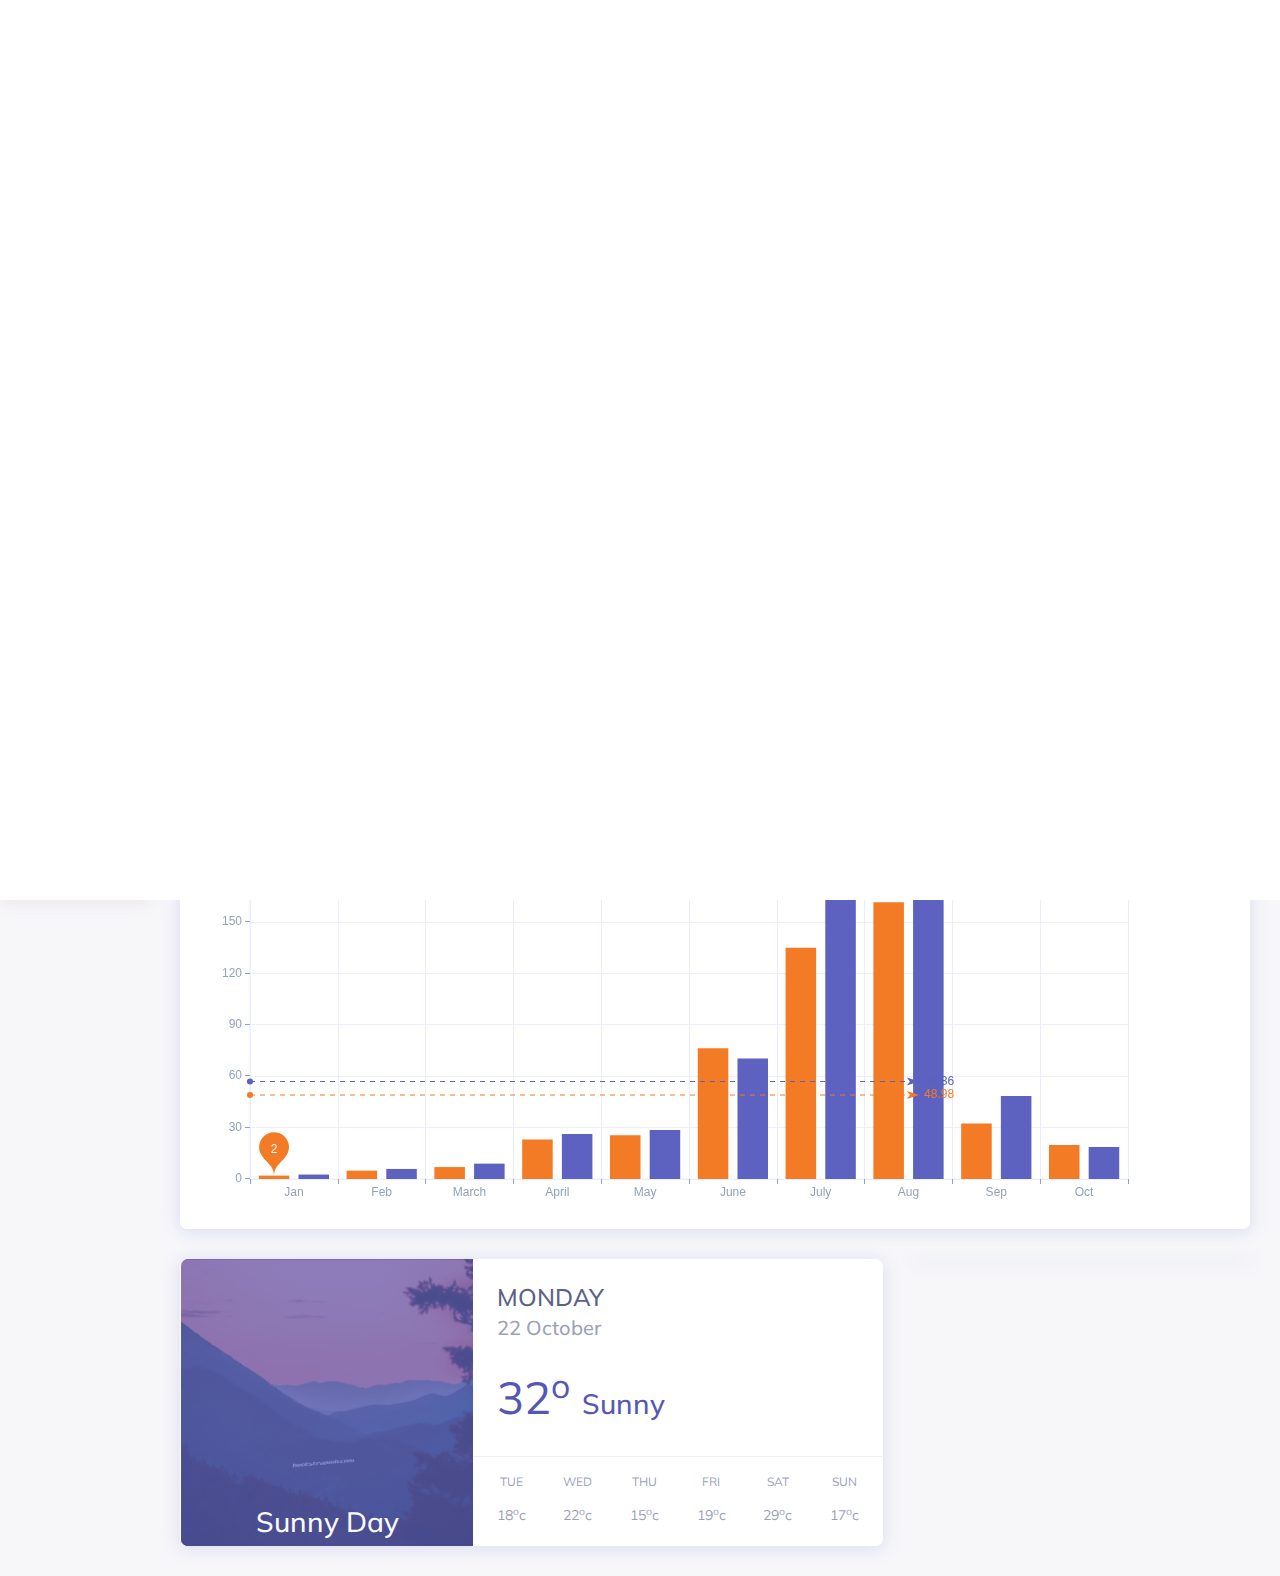
==== index.html @ 9050ad07 "home change" ====
<!DOCTYPE html>
<html lang="en">
	<head>

		<meta charset="UTF-8">
		<meta name="viewport" content="width=device-width, initial-scale=1">
		<title>CBC Dashboard</title>

		<!--Favicon -->
		<link rel="icon" href="img/favicon.ico" type="image/x-icon"/>

		<!--Bootstrap.min css-->
		<link rel="stylesheet" href="css/bootstrap.min.css">

		<!--Icons css-->
		<link rel="stylesheet" href="css/icons.css">

		<!--Style css-->
		<link rel="stylesheet" href="css/style.css">

		<!--mCustomScrollbar css-->
		<link rel="stylesheet" href="css/jquery.mCustomScrollbar.css">

		<!--Sidemenu css-->
		<link rel="stylesheet" href="css/sidemenu.css">

		<!--Chartist css-->
		<link rel="stylesheet" href="css/chartist.css">
		<link rel="stylesheet" href="css/chartist-plugin-tooltip.css">

		<!--Full calendar css-->
		<link rel="stylesheet" href="css/stylesheet1.css">
		
		<!--morris css-->
		<link rel="stylesheet" href="css/morris.css">


	</head>

	<body class="app ">

		<div id="spinner"></div>

		<div id="app">
			<div class="main-wrapper" >
				<nav class="navbar navbar-expand-lg main-navbar">
					<a class="header-brand" href="index.html">
						<img src="img/logo.jpg" class="header-brand-img" alt="Kharna-Admin  logo">
					</a>
					<form class="form-inline mr-auto">
						<ul class="navbar-nav mr-3">
							<li><a href="#" data-toggle="sidebar" class="nav-link nav-link-lg"><i class="ion ion-navicon-round"></i></a></li>
							<li><a href="#" data-toggle="search" class="nav-link nav-link-lg d-md-none navsearch"><i class="ion ion-search"></i></a></li>
						</ul>
						<div class="search-element">
							<input class="form-control" type="search" placeholder="Search" aria-label="Search">
							<button class="btn btn-primary" type="submit"><i class="ion ion-search"></i></button>
						</div>
					</form>
					<ul class="navbar-nav navbar-right">
						<li class="dropdown dropdown-list-toggle"><a href="#" data-toggle="dropdown" class="nav-link notification-toggle nav-link-lg beep"><i class="ion-ios-email-outline"></i></a>
							<div class="dropdown-menu dropdown-list dropdown-menu-right">
								<div class="dropdown-header">Messages
									<div class="float-right">
										<a href="#">View All</a>
									</div>
								</div>
								<div class="dropdown-list-content">
									<a href="#" class="dropdown-item dropdown-item-unread">
										<img alt="image" src="img/head.jpg" class="rounded-circle dropdown-item-img">
										<div class="dropdown-item-desc">
											<div class="dropdownmsg d-flex">
												<div class="">
													<b>Stewart Ball</b>
													<p>Your template awesome</p>
												</div>
												<div class="time">6 hours ago</div>
											</div>

										</div>
									</a>
									<a href="#" class="dropdown-item dropdown-item-unread">
										<img alt="image" src="assets/img/avatar/avatar-2.jpeg.jpg" class="rounded-circle dropdown-item-img">
										<div class="dropdown-item-desc">
											<div class="dropdownmsg d-flex">
												<div class="">
													<b>Jonathan North</b>
													<p>Your Order Shipped.....</p>
												</div>
												<div class="time">45 mins ago</div>
											</div>
										</div>
									</a>
									<a href="#" class="dropdown-item">
										<img alt="image" src="assets/img/avatar/avatar-4.jpeg.jpg" class="rounded-circle dropdown-item-img">
										<div class="dropdown-item-desc">
											<div class="dropdownmsg d-flex">
												<div class="">
													<b>Victor Taylor</b>
													<p>Hi!, I' am web developer</p>
												</div>
												<div class="time"> 8 hours ago</div>
											</div>
										</div>
									</a>
									<a href="#" class="dropdown-item">
										<img alt="image" src="assets/img/avatar/avatar-3.jpeg.jpg" class="rounded-circle dropdown-item-img">
										<div class="dropdown-item-desc">
											<div class="dropdownmsg d-flex">
												<div class="">
													<b>Ruth	Arnold</b>
													<p>Hi!, I' am web designer</p>
												</div>
												<div class="time"> 3 hours ago</div>
											</div>
										</div>
									</a>
									<a href="#" class="dropdown-item">
										<img alt="image" src="assets/img/avatar/avatar-5.jpeg.jpg" class="rounded-circle dropdown-item-img">
										<div class="dropdown-item-desc">
											<div class="dropdownmsg d-flex">
												<div class="">
													<b>Sam	Lyman</b>
													<p>Hi!, I' am java developer</p>
												</div>
												<div class="time"> 15 mintues ago</div>
											</div>
										</div>
									</a>
								</div>
							</div>
						</li>
						<li class="dropdown dropdown-list-toggle"><a href="#" data-toggle="dropdown" class="nav-link  nav-link-lg beep"><i class="ion-ios-bell-outline"></i></a>
							<div class="dropdown-menu dropdown-list dropdown-menu-right">
								<div class="dropdown-header">Notifications
									<div class="float-right">
										<a href="#">View All</a>
									</div>
								</div>
								<div class="dropdown-list-content">
									<a href="#" class="dropdown-item">
										<i class="fa fa-users text-primary"></i>
										<div class="dropdown-item-desc">
											<b>So many Users Visit your template</b>
										</div>
									</a>
									<a href="#" class="dropdown-item">
										<i class="fa fa-exclamation-triangle text-danger"></i>
										<div class="dropdown-item-desc">
											<b>Error message occurred....</b>
										</div>
									</a>
									<a href="#" class="dropdown-item">
										<i class="fa fa-users text-warning"></i>
										<div class="dropdown-item-desc">
											<b> Adding new people</b>
										</div>
									</a>
									<a href="#" class="dropdown-item">
										<i class="fa fa-shopping-cart text-success"></i>
										<div class="dropdown-item-desc">
											<b>Your items Arrived</b>
										</div>
									</a>
									<a href="#" class="dropdown-item">
										<i class="fa fa-comment text-primary"></i>
										<div class="dropdown-item-desc">
											<b>New Message received</b> <div class="float-right"><span class="badge badge-pill badge-danger badge-sm">67</span></div>
										</div>
									</a>
									<a href="#" class="dropdown-item">
										<i class="fa fa-users text-primary"></i>
										<div class="dropdown-item-desc">
											<b>So many Users Visit your template</b>
										</div>
									</a>
								</div>
							</div>
						</li>
						<li class="dropdown dropdown-list-toggle">
							<a href="#" class="nav-link nav-link-lg full-screen-link">
								<i class="ion-arrow-expand"  id="fullscreen-button"></i>
							</a>
						</li>
						<li class="dropdown"><a href="#" data-toggle="dropdown" class="nav-link dropdown-toggle nav-link-lg">
							<img src="assets/img/avatar/avatar-1.jpeg.jpg" alt="profile-user" class="rounded-circle w-32">
							<div class="d-sm-none d-lg-inline-block">Enemy Lee</div></a>
							<div class="dropdown-menu dropdown-menu-right">
								<a href="profile.php" class="dropdown-item has-icon">
									<i class="ion ion-android-person"></i> Profile
								</a>
								<a href="message.php" class="dropdown-item has-icon">
									<i class="ion-android-drafts"></i> Messages
								</a>
								<a href="setting.php" class="dropdown-item has-icon">
									<i class="ion ion-gear-a"></i> Settings
								</a>
								<a href="logout.php" class="dropdown-item has-icon">
									<i class="ion-ios-redo"></i> Logout
								</a>
							</div>
						</li>
					</ul>
				</nav>

				<aside class="app-sidebar">
					<div class="app-sidebar__user">
					    <div class="dropdown">
							<a class="nav-link pl-2 pr-2 leading-none d-flex" data-toggle="dropdown" href="#">
								<img alt="image" src="img/head.jpg" class=" avatar-md rounded-circle">
								<span class="ml-2 d-lg-block">
									<span class="text-white app-sidebar__user-name mt-5">Enemy Lee</span><br>
									<span class="text-muted app-sidebar__user-name text-sm">CBC-Manager</span>
								</span>
							</a>
						</div>
					</div>
					<ul class="side-menu">
						<li>
							<a class="side-menu__item" href="index.html"><i class="side-menu__icon fa fa-flask"></i><span class="side-menu__label">Dashboard</span></a>
						</li>
						<li>
							<a class="side-menu__item" href="widgets.php"><i class="side-menu__icon fa fa-flask"></i><span class="side-menu__label">Overall</span></a>
						</li>
                        <li>
							<a class="side-menu__item" href="calendar.php"><i class="side-menu__icon fa fa-flask"></i><span class="side-menu__label">Calendar</span></a>
						</li>
						<li class="slide">
							<a class="side-menu__item" data-toggle="slide" href="#"><i class="side-menu__icon fa fa-tasks"></i><span class="side-menu__label">Elements</span><i class="angle fa fa-angle-right"></i></a>
							<ul class="slide-menu">
                                <li><a href="ticket.php" class="slide-item"> Ticket List</a></li>
								<li><a href="ticket-detail.php" class="slide-item"> Ticket Details</a></li>
								<li><a href="ticket-payment.php" class="slide-item"> Ticket Payment</a></li>
								<li><a href="analytics.php" class="slide-item"> Analytics</a></li>
							</ul>
						</li>

						<li class="slide">
							<a class="side-menu__item" data-toggle="slide" href="#"><i class="side-menu__icon fa fa-table"></i><span class="side-menu__label">Tables</span><i class="angle fa fa-angle-right"></i></a>
							<ul class="slide-menu">
								<li><a href="table.html" class="slide-item">Basic Tables</a></li>
								<li><a href="datatables.html" class="slide-item"> Data Tables</a></li>
							</ul>
						</li>

						<li class="slide">
							<a class="side-menu__item" data-toggle="slide" href="#"><i class="side-menu__icon fa fa-bar-chart"></i><span class="side-menu__label">Charts</span><i class="angle fa fa-angle-right"></i></a>
							<ul class="slide-menu">
								<li><a href="chartjs.php" class="slide-item">Chart Js</a></li>
								<li><a href="flotcharts.php" class="slide-item"> Flot Charts</a></li>
								<li><a href="barcharts.php" class="slide-item"> Bar Charts</a></li>
								<li><a href="chartist.php" class="slide-item"> Chartist</a></li>
								<li><a href="morris.php" class="slide-item"> Morris Charts</a></li>
							</ul>
						</li>
					</ul>
				</aside>

				<div class="app-content">
					<section class="section">
                    	<ol class="breadcrumb">
                            <li class="breadcrumb-item"><a href="#" class="text-muted">Home</a></li>
                            <li class="breadcrumb-item active text-" aria-current="page">Dashboard 01</li>
                        </ol>

						<div class="row">
							<div class="col-lg-6 col-xl-3 col-md-6 col-sm-6 col-12">
								<div class="card">
									<div class="card-body">
										<div class="row">
											<div class="col-6">
												<div class="dash1">
													<h4 class="text-dark">675</h4>
													<small class="text-muted ">Posts</small>
												</div>
											</div>
											<div class="col-6">
												<div id="chart1" class="overflow-hidden"></div>
											</div>
										</div>
									</div>
								</div>
							</div>
							<div class="col-lg-6 col-xl-3 col-md-6 col-sm-6 col-12">
								<div class="card">
									<div class="card-body">
										<div class="row">
											<div class="col-6">
												<div class="dash1">
													<h4 class="text-dark">875</h4>
													<small class="text-muted">Clicks</small>
												</div>
											</div>
											<div class="col-6">
												<div id="chart2" class="overflow-hidden"></div>
											</div>
										</div>
									</div>
								</div>
							</div>
							<div class="col-lg-6 col-xl-3 col-md-6 col-sm-6 col-12">
								<div class="card">
									<div class="card-body">
										<div class="row">
											<div class="col-6">
												<div class="dash1">
													<h4 class="text-dark">976</h4>
													<small class="text-muted">Shares</small>
												</div>
											</div>
											<div class="col-6">
												<div id="chart3" class="overflow-hidden"></div>
											</div>
										</div>
									</div>
								</div>
							</div>
							<div class="col-lg-6 col-xl-3 col-md-6 col-sm-6 col-12">
								<div class="card">
									<div class="card-body">
										<div class="row">
											<div class="col-6">
												<div class="dash1">
													<h4 class="text-dark">418</h4>
													<small class="text-muted">Remarks</small>
												</div>
											</div>
											<div class="col-6">
												<div id="chart4" class="overflow-hidden"></div>
											</div>
										</div>
									</div>
								</div>
							</div>
						</div>

						

						<div class="row ">
							<div class="col-lg-12 col-xl-6 col-md-12 col-12 col-sm-12">
								<div class="card">
									<div class="card-header">
										<h4>Monthly Sales</h4>
									</div>
									<div class="card-body">
										<div id="bar-chart" class="overflow-hidden" > </div>
									</div>
								</div>
							</div>
							<div class="col-lg-12 col-xl-6 col-md-12 col-12 col-sm-12">
								<div class="card">
									<div class="card-header">
										<h4>Yearly Template Sales</h4>
									</div>
									<div class="card-body">
										<div id="sales-chart" class="overflow-hidden"> </div>
									</div>
								</div>
							</div>
						</div>
						<div class="row">
							<div class="col-12 col-sm-12">
								<div class="card">
									<div class="card-header">
										<h4>Account Retention</h4>
									</div>
									<div class="card-body">
										<div id="index" class="overflow-hidden h-400 mx-auto text-center " ></div>
									</div>
								</div>
							</div>
						</div>

						<div class="row">
							<div class="col-lg-12 col-xl-8 col-md-12 col-12 col-sm-12">
								<div class="card">
								<div class="pt-0 pb-0 pl-3 pr-3 card-body">
									<div class="row">
										<div class="col-xs-12 col-lg-5 cover-image weather-radius text-center position-relative transparent" data-image-src="img/weather.jpg">
											<div class="weather-shade">
												<i class="wi wi-day-sleet text-white"></i>
											</div>
											<div class="card-body mt-5 pt-5">
												<i class="vl_weather-day-rain text-light  mt-5 pt-5 d-block"></i>
											</div>
											<div class="bg-transparent border-0 text-light  pt-4">
												<h3 class="weight300">Sunny Day</h3>
											</div>
										</div>
										<div class="col-xs-12 col-lg-7 widgetb p-0">
											<div class="card-body p-4">
												<h4 class="mb-0">MONDAY <br/>
													<span class="text-muted h5"> 22  October</span>
												</h4>
												<div class="fs-45 text-primary pt-4 ">
													32<sup>o</sup>
													<span class="h3 ">Sunny</span>
												</div>
											</div>
											<div class="card-footer bg-white text-center ">
												<div class="row">
													<div class="col-sm-2 col-4 mt-2 pb-2">
														<h6 class="text-muted mb-3">TUE</h6>
														<i class="fe fe-cloud-rain"></i>
														<p class="mb-0 text-muted">18<sup>o</sup>c</p>
													</div>
													<div class="col-sm-2 col-4 mt-2 pb-2">
														<h6 class="text-muted mb-3">WED</h6>
														<i class="fe fe-cloud"></i>
														<p class="mb-0 text-muted">22<sup>o</sup>c</p>
													</div>
													<div class="col-sm-2 col-4 mt-2 pb-2">
														<h6 class="text-muted mb-3">THU</h6>
														<i class="fe fe-cloud-snow"></i>
														<p class="mb-0 text-muted">15<sup>o</sup>c</p>
													</div>
													<div class="col-sm-2 col-4 mt-2 pb-2">
														<h6 class="text-muted mb-3">FRI</h6>
														<i class="fe fe-cloud-rain"></i>
														<p class="mb-0 text-muted">19<sup>o</sup>c</p>
													</div>
													<div class="col-sm-2 col-4 mt-2 pb-2">
														<h6 class="text-muted mb-3">SAT</h6>
														<i class="fe fe-cloud"></i>
														<p class="mb-0 text-muted">29<sup>o</sup>c</p>
													</div>
													<div class="col-sm-2 col-4 mt-2 pb-2">
														<h6 class="text-muted mb-3">SUN</h6>
														<i class="fe fe-cloud-snow"></i>
														<p class="mb-0 text-muted">17<sup>o</sup>c</p>
													</div>
												</div>
											</div>
										</div>
									</div>
								</div>
								</div>
							</div>

							<div class="col-lg-12 col-xl-4 col-md-12 col-12 col-sm-12">
								<div class="card">
									<div id="calendar-1"></div>
								</div>
							</div>
						</div>

					</section>
				</div>
			</div>
		</div>

		<!--Jquery.min js-->
		<script src="js/jquery.min.js"></script>

		<!--popper js-->
		<script src="js/popper.js"></script>

		<!--Tooltip js-->
		<script src="js/tooltip.js"></script>

		<!--Bootstrap.min js-->
		<script src="js/bootstrap.min.js"></script>

		<!--Jquery.nicescroll.min js-->
		<script src="js/jquery.nicescroll.min.js"></script>

		<!--Scroll-up-bar.min js-->
		<script src="js/scroll-up-bar.min.js"></script>

		<!--Sidemenu js-->
		<script src="js/sidemenu.js"></script>

		<!--mCustomScrollbar js-->
		<script src="js/jquery.mCustomScrollbar.concat.min.js"></script>

		<!-- ECharts -->
		<script src="js/echarts.js"></script>

		<!--Min Calendar -->
		<script src="js/calendar.min.js"></script>
		<script src="js/custom_calendar.js"></script>

		<!--Morris js-->
		<script src="js/morris.min.js"></script>
		<script src="js/raphael.min.js"></script>	

		<!--Scripts js-->
		<script src="js/scripts.js"></script>

		<!--Dashboard js-->
		<script src="js/dashboard.js"></script>
		<script src="js/apexcharts.js"></script>
	</body>
</html>
---- css/icons.css ----
@charset "UTF-8";

@import url("../plugins/iconfonts/font-awesome/css/font-awesome.min.css");
@import url("../plugins/iconfonts/Glyphicons/glyphicon.css");
@import url("../plugins/iconfonts/feathericons/style.css");
@import url("../plugins/iconfonts/ionicons/css/ionicons.min.css");
@import url("../plugins/iconfonts/Linearicons/Linearicons.css");
@import url("../plugins/iconfonts/materialdesignicons/materialdesignicons.css");
@import url("../plugins/iconfonts/Pe-icon-7-stroke/Pe-icon-7.css");
@import url("../plugins/iconfonts/simple-line-icons/simple-line-icons.css");
@import url("../plugins/iconfonts/themify/themify.css");
@import url("../plugins/iconfonts/typicons/typicons.css");
@import url("../plugins/iconfonts/weathericons/weathericons.css");
---- css/style.css ----
/**
 * Kharna-Admin
 * Kharna-Admin is a Bootstrap 4 Admin Template
 * @author Spruko Technologies
 * 
 */

/*------------------------------
*	Bootstrap and General Elements
*	list unstyled
* 	Colors
*	Page Loader
*	Direct Chat
*	profile
*	Pagination
*	Data Tables
*	File Upload
*	Mail inbox
*	Drop Downs
*	Buttons
*	Nav Bar
*	Form Control
*	Alert
*	Cards Design
*	Tables
*	FullCalendar
*	min Calendar
*	Modal
*	Profile widget
*	Author box
*	User item
*	User Profile
*	Avatar
*	Chat
*	Gallery
*	Slider
*	Badge
*	Chart  Styles
*	Media
*	Toast
*	Statistic
*	Breadcrumb
*	Accordion
*	Popover
*	Ionicons
*	Transparent
*	weather icon
*	Form Elements
*	Page Errors
*	Shop
*	Switch
*	Pricing Tables
*	Signle-pages
*	Count-down
*	General Css
*	Responsive
 -------------------------------------*/

@import url('https://fonts.googleapis.com/css?family=Muli:300,400,600,700,800,900');
/*---Bootstrap and General Elements---*/


body {
	font-size: 14px;
	color: #5c6287;
	font-family: 'Muli', sans-serif;
	background: #f7f7fa;
	font-weight: 400;
}
.user1 a {
	color: #000;
}
.custom-control-label {
	display: flex;
}
.btn:focus, .btn:active, .btn:active:focus, .form-control:focus {
	-webkit-box-shadow: none !important;
	box-shadow: none !important;
	outline: none;
}
a {
	color: #5458b3;
	font-weight: 400;
}
a:hover {
	color: #4a4ea4;
}
a:not(.btn-social-icon):not(.btn-social):not(.page-link) .ion, a:not(.btn-social-icon):not(.btn-social):not(.page-link) .fas, a:not(.btn-social-icon):not(.btn-social):not(.page-link) .far, a:not(.btn-social-icon):not(.btn-social):not(.page-link) .fal, a:not(.btn-social-icon):not(.btn-social):not(.page-link) .fab {
	margin-left: 4px;
}
#fullscreen {
	overflow: auto !important;
	background: #fff;
}
.w-32 {
	width: 32px !important;
}
.w-50 {
	width: 50px !important;
}
.h-32 {
	height: 32px !important;
}
.h-50 {
	width: 50px !important;
}
.fs-50 {
	font-size: 50px;
}
.fs-45 {
	font-size: 45px;
}
.width-40 {
	width: 40% !important;
}
.m-20 {
	margin: 20px !important;
}
.m-t-10 {
	margin-top: 10px !important;
}
.m-t-20 {
	margin-top: 20px !important;
}
.m-b0 {
	margin-bottom: 0 !important;
}
.p-b0 {
	padding-bottom: 0 !important;
}
.m-b-5 {
	margin-bottom: 5px !important;
}
.m-t-5 {
	margin-top: 5px !important;
}
.border-b0 {
	border-bottom: 0 !important;
}
.border-t0 {
	border-top: 0 !important;
}
.border-top {
	border-top: 1px solid #ececff!important;
}
.border-bottom {
	border-bottom: 1px solid #ececff!important;
}
.border {
	border: 1px solid #ececff!important;
}
.boxshadownone {
	box-shadow: none !important;
}
.overflow-hide{
	overflow:hidden;
}
.dash2 small {
	font-size: 14px;
	margin-top: 10px;
}

.dash1 small {
	font-size: 14px;
}
.dash1 h4 {
	margin-bottom: 2px;
}
.dash3 small {
	font-size: 14px;
	margin-top: 10px;
}
.timelineimg {
	max-width: 100%;
}
.country .img-fluid {
	width: 50px;
	height: auto;
	border: 1px solid #f1f2f3;
	margin: 15px;
}
.country {
	text-align: center;
	width: 100%;
	float: left;
	background: #ffffff;
	border: 1px solid #ececff;
	position: relative;
	overflow: hidden;
}
.country div {
	background: #f7f7fd;
	line-height: 30px;
	padding: 0 5px;
	white-space: nowrap;
	text-overflow: ellipsis;
	overflow: hidden;
	text-align: center;
	width: 100%;
	font-size: 12px;
	margin-top: 2px;
	border-top: 1px solid #ececff;
}
.mapheight {
	height: 300px;
}
.widget small {
	font-size: 18px;
}
.chart-dropshadow {
	-webkit-filter: drop-shadow(0 -6px 4px rgba(115, 150, 255, .5));
	filter: drop-shadow(0 -6px 4px rgba(115, 150, 255, .5));
}
.GradientlineShadow {
	-webkit-filter: drop-shadow(0 -8px 4px rgba(0, 0, 0, .2));
	filter: drop-shadow(0 -8px 4px rgba(0, 0, 0, .2));
}
.BarChartShadow {
	-webkit-filter: drop-shadow(0px 1px 4px rgba(0, 0, 0, .3));
	filter: drop-shadow(0px 1px 4px rgba(0, 0, 0, .3));
}
.donutShadow {
	-webkit-filter: drop-shadow(-1px 0px 2px rgba(206, 209, 224));
	filter: drop-shadow(-1px 0px 2px rgba(206, 209, 224));
}
/*-- list unstyled --*/

.list-unstyled-border li {
	border-bottom: 1px solid #ececff;
	padding-bottom: 15px;
	margin-bottom: 15px;
}
.list-unstyled-border li .custom-checkbox {
	margin-right: 15px;
	margin-top: 13px;
}
.list-unstyled-noborder li:last-child {
	border-bottom: none;
}
.visitor .media:first-child {
	margin-top: 0;
}
.visitor .media-body {
	margin-left: 0px;
	margin-top: 5px;
}
.visitor .media .media-title {
	margin-bottom: 0;
}
/*-- end list unstyled --*/

/*-- helper --*/

.text-dark {
	color: #484c67 !important;
}
.text-primary {
	color: #5458b3 !important;
}
.text-seondary {
	color: #b03cd5 !important;
}
.text-success {
	color: #22e840 !important;
}
.text-danger {
	color: #ff473d !important;
}
.text-info {
	color: #01b8ff !important;
}
.text-warning {
	color: #ffb209 !important;
}
.text-orange {
	color: #fe5417 !important;
}
.text-pink {
	color: #e618f2 !important;
}
.text-cyan {
	color: #1891f2 !important;
}
.form-divider {
	display: inline-block;
	width: 100%;
	margin: 10px 0;
	font-size: 16px;
	font-weight: 600;
}
.jumbotron {
	background: #f6f6f9;
}
hr {
	margin-top: 1rem;
	margin-bottom: 1rem;
	border: 0;
	border-top: 1px solid #ececff;
}
.carouseltransparent {
	content: '';
	background: rgba(0, 0, 0, 0.4);
	position: absolute;
	top: 0;
	left: 0;
	right: 0;
	bottom: 0;
}
#carousel-caption .carousel-caption {
    position: absolute;
    right: 15%;
    bottom: 28%;
    left: 15%;
}
@media (max-width:1024px) and (min-width:992px){
	#carousel-caption .carousel-caption {
		position: absolute;
		right: 15%;
		bottom: 13%;
		left: 15%;
	}
}
.sort-handler {
	cursor: move;
}
.text-job {
	text-transform: uppercase;
	font-size: 10px;
	letter-spacing: 0;
	font-weight: 500;
	color: #838ab6;
}
.text-time {
	font-size: 12px;
	color: #666;
	font-weight: 500;
	margin-bottom: 10px;
}
.text-muted {
	color: #9ca1b9 !important;
}
.breadcrumb-item.active {
	color: #a2a9d4;
}
.breadcrumb-item+.breadcrumb-item::before {
	display: inline-block;
	padding-right: .5rem;
	color: #838ab6;
	content: "/";
}
.list-group-item {
	border: 1px solid #ececff;
	color: #6c739f;
}
.list-group-item:hover {
	background: #f6f6f9;
	color: #6c739f;
}
.bullet, .slash {
	display: inline;
	margin: 0 4px;
}
.bullet:after {
	content: '\2022';
}
.slash:after {
	content: '/';
}
.h-400{
	height: 400px;
}
.h-365{
	height: 365px;
}
.h-300{
	height: 300px;
}
.h-4{
	height: 4px;
}
.h-6{
	height: 6px;
}
.h-14{
	height: 14px;
}
.w-10{
	width:10%;
}
.w-20{
	width:20%;
}
.w-30{
	width:30%;
}
.w-40{
	width:40%;
}
.w-50{
	width:50% !important;
}
.w-60{
	width:60%;
}
.w-70{
	width:70%;
}
.w-80{
	width:80%;
}
.w-90{
	width:90%;
}
.w-100{
	width:100%;
}
/*-- end helper --*/

/*-- section --*/

.section {
	position: relative;
	z-index: 1;
}
.section .section-header {
	border-radius: 3px;
	padding: 20px 0;
	display: inline-block;
	width: 100%;
	margin-bottom: 0;
}
.section .section-header h1 {
	display: inline-block;
	font-size: 24px;
	margin-top: 3px;
	float: left;
}
.section .section-header .float-right {
	margin-top: 0;
}
.section .section-header .btn {
	font-size: 12px;
}
.section .section-header+.section-body .section-title:first-child {
	margin-top: 0;
}
.section .section-title {
	font-size: 16px;
	color: #838ab6;
	font-weight: 500;
	margin: 30px 0 15px 0;
}
/*-- end section --*/

/*-- layout --*/

.main-sidebar {
	position: fixed;
	top: 70px;
	left: 0;
	height: 100%;
	width: 250px;
	z-index: 880;
	background-color: #fff;
	border-right: 1px solid #ececff;
}
body.sidebar-gone .main-sidebar {
	left: -250px;
}
body.sidebar-gone .navbar {
	left: 0;
}
body.sidebar-gone .main-content {
	padding-left: 30px;
}
.header-brand {
	color: inherit;
	margin-right: 1rem;
	font-size: 1.25rem;
	white-space: nowrap;
	font-weight: 600;
	padding: 0;
	transition: .3s opacity;
	line-height: 2.9rem;
}
.main-navbar .header-brand {
	color: inherit;
	margin-right: 0;
	font-size: 1.25rem;
	white-space: nowrap;
	font-weight: 600;
	padding: 0;
	transition: .3s opacity;
	line-height: 2.9rem;
	min-width: 200px;
	text-align: center;
}
.main-navbar .header-brand .header-brand-img {
	margin-right: 0;
}
.app-header1 .header-brand {
	color: inherit;
	margin-right: 0;
	font-size: 1.25rem;
	white-space: nowrap;
	font-weight: 600;
	padding: 0;
	transition: .3s opacity;
	line-height: 2.9rem;
	min-width: 215px;
	text-align: center;
}
.app-header1 .header-brand .header-brand-img {
	margin-right: 0;
}
.header-brand:hover {
	color: inherit;
	text-decoration: none;
}
.header-brand-img {
	height: 2.5rem;
	line-height: 2rem;
	vertical-align: bottom;
	margin-right: .5rem;
	width: auto;
	position: relative;
	top: -3px;
}
.main-content {
	padding-left: 280px;
	padding-right: 30px;
	padding-top: 70px;
	width: 100%;
	position: relative;
}
.main-footer {
	padding: 20px 30px 20px 280px;
	font-size: 14px;
	font-weight: 400;
	background-color: #fff;
	border-top: 1px solid #ececff;
}
.sidenav-toggled .main-footer {
	padding: 20px 30px 20px 150px;
}
.overflow-hidden {
	overflow: hidden;
}
.progress {
	background: #f6f6f9;
	box-shadow: 0 4px 6px rgba(50, 50, 93, .11), 0 1px 3px rgba(0, 0, 0, .08);
}
.progress-bar {
	display: -ms-flexbox;
	display: flex;
	-ms-flex-direction: column;
	flex-direction: column;
	-ms-flex-pack: center;
	justify-content: center;
	color: #fff;
	text-align: center;
	white-space: nowrap;
	background-color: #5458b3;
	transition: width .6s ease;
}
.progress-bar-striped {
	background-image: linear-gradient(45deg, rgba(255, 255, 255, 0.15) 25%, transparent 25%, transparent 50%, rgba(255, 255, 255, 0.15) 50%, rgba(255, 255, 255, 0.15) 75%, transparent 75%, transparent);
	background-size: 1rem 1rem;
}
.progress-bar-animated {
	-webkit-animation: progress-bar-stripes 1s linear infinite;
	/* animation: progress-bar-stripes 1s linear infinite; */
}

/*---Colors---*/

.bg-gray {
	background-color: #f1f2f3 !important;
}
.bg-primary {
	background-color: #5d61bf !important;
	color: #fff !important;
}
.bg-secondary {
	background-color: #b03cd5 !important;
	color: #fff !important;
}
.bg-success {
	background-color: #22e840 !important;
	color: #fff !important;
}
.bg-danger {
	background-color: #ff473d !important;
	color: #fff !important;
}
.bg-info {
	background-color: #01b8ff !important;
	color: #fff !important;
}
.bg-warning {
	background-color: #ffb209 !important;
	color: #fff !important;
}
.bg-pink {
	background-color: #e618f2 !important;
	color: #fff !important;
}
.bg-orange {
	background-color: #fe5417 !important;
	color: #fff !important;
}
.bg-cyan {
	background-color: #1891f2 !important;
	color: #fff !important;
}
.bg-gradient {
	background: linear-gradient(#3d4192, #5d61bf) !important;
}
.img-container {
	max-width: 600px;
	position: relative;
	border-radius: 8px;
	overflow: hidden;
	display: flex;
	flex-direction: column;
	justify-content: center;
	align-items: center;
	-webkit-box-shadow: 0 0 25px rgba(255, 255, 255, 0.3);
	-moz-box-shadow: 0 0 25px rgba(255, 255, 255, 0.3);
	box-shadow: 0 0 25px rgba(255, 255, 255, 0.3);
}
.img-container img {
	width: 100%;
}
.img-container .overlay {
	position: absolute;
	top: 0;
	left: 100%;
	padding: 0 20px;
	z-index: 100;
	width: 100%;
	height: 100%;
	background: rgba(0, 0, 0, 0.6);
	display: flex;
	flex-direction: column;
	justify-content: center;
	align-items: center;
	transition: 0.35s;
}
.img-container:hover .overlay {
	left: 0;
}
.img-container .overlay:hover p {
	opacity: 1;
}
/*-- end layout --*/

/*
 * Page Loader
 * ----------------------
 */

#spinner {
	position: fixed;
	z-index: 50000;
	background: url(../../assets/img/loader.svg) no-repeat 50% 50% rgba(255, 255, 255);
	left: 0;
	top: 0;
	right: 0;
	bottom: 0;
	margin: 0 auto;
}
/*
 *  Direct Chat
 * ----------------------
 */

.direct-chat .box-body {
	border-bottom-right-radius: 0;
	border-bottom-left-radius: 0;
	position: relative;
	overflow-x: hidden;
	padding: 0;
}
.direct-chat.chat-pane-open .direct-chat-contacts {
	-webkit-transform: translate(0, 0);
	-ms-transform: translate(0, 0);
	-o-transform: translate(0, 0);
	transform: translate(0, 0);
}
.direct-chat-messages {
}
.direct-chat-msg, .direct-chat-text {
	display: block;
}
.direct-chat-msg {
	margin-bottom: 13.5px;
	padding:10px;
}
.direct-chat-msg:before, .direct-chat-msg:after {
	content: " ";
	display: table;
}
.direct-chat-msg:after {
	clear: both;
}
.direct-chat-messages, .direct-chat-contacts {
	-webkit-transition: -webkit-transform 0.5s ease-in-out;
	-moz-transition: -moz-transform 0.5s ease-in-out;
	-o-transition: -o-transform 0.5s ease-in-out;
	transition: transform 0.5s ease-in-out;
}
.direct-chat-text {
	border-radius: 5px;
	position: relative;
	padding: 5px 10px;
	background: #eeeef7;
	font-size: 12px;
	line-height:16px;
	margin: 8px 0 0 50px;
	color: #777ab2;
}
.direct-chat-text:after, .direct-chat-text:before {
	position: absolute;
	right: 100%;
	top: 13px;
	border: solid transparent;
	border-right-color: #eeeef7;
	content: ' ';
	height: 0;
	width: 0;
	pointer-events: none;
}
.direct-chat-text:after {
	border-width: 5px;
	margin-top: -5px;
}
.direct-chat-text:before {
	border-width: 6px;
	margin-top: -6px;
}
.right .direct-chat-text {
	margin-right: 50px;
	margin-left: 0;
}
.right .direct-chat-text:after, .right .direct-chat-text:before {
	right: auto;
	left: 100%;
	border-right-color: transparent;
	border-left-color: #eeeef7;
}
.direct-chat-img {
	border-radius: 50%;
	float: left;
	width: 40px;
	height: 40px;
}
.right .direct-chat-img {
	float: right;
}
.direct-chat-info {
	display: block;
	margin-bottom: 2px;
	font-size: 13px;
}
.direct-chat-name {
	font-weight: 600;
	font-size: 14px;
}
.direct-chat-timestamp {
	color: #c2c2e2;
	font-size: 9px;
    margin-top: 4px;
}
.direct-chat-contacts-open .direct-chat-contacts {
	-webkit-transform: translate(0, 0);
	-ms-transform: translate(0, 0);
	-o-transform: translate(0, 0);
	transform: translate(0, 0);
}
.direct-chat-contacts {
	-webkit-transform: translate(101%, 0);
	-ms-transform: translate(101%, 0);
	-o-transform: translate(101%, 0);
	transform: translate(101%, 0);
	position: absolute;
	top: 0;
	bottom: 0;
	height: 250px;
	width: 100%;
	background: #323d4d;
	color: #fff;
	overflow: auto;
}
.contacts-list>li {
	border-bottom: 1px solid #ececff;
	padding: 10px;
	margin: 0;
}
.contacts-list>li:before, .contacts-list>li:after {
	content: " ";
	display: table;
}
.contacts-list>li:after {
	clear: both;
}
.contacts-list>li:last-of-type {
	border-bottom: none;
}
.contacts-list-img {
	border-radius: 50%;
	width: 40px;
	float: left;
}
.list-unstyled, .chart-legend, .contacts-list, .users-list {
	list-style: none;
	margin: 0;
	padding: 0;
}
.contacts-list-info {
	margin-left: 50px;
}
.contacts-list-name, .contacts-list-status {
	display: block;
}
.contacts-list-name {
	font-weight: 600;
}
.contacts-list-status {
	font-size: 12px;
}
.contacts-list-date {
	color: #9fa0b9;
	font-weight: normal;
}
.contacts-list-msg {
	color: #9fa0b9;
	font-weight: 400;
	font-size: 12px;
}
.contacts-list a:hover {
	text-decoration: none !important;
}

/*-- profile --*/

.emp-profile {
	padding: 3%;
	margin-top: 3%;
	margin-bottom: 3%;
	border-radius: 0.5rem;
	background: #fff;
}
.profile-img {
	text-align: center;
}
.profile-img img {
	width: 70%;
	height: 100%;
}
.profile-img .file {
	position: relative;
	overflow: hidden;
	margin-top: -20%;
	width: 70%;
	border: none;
	border-radius: 0;
	font-size: 15px;
	background: #212529b8;
}
.profile-img .file input {
	position: absolute;
	opacity: 0;
	right: 0;
	top: 0;
}
.profile-head h5 {
	color: #6c739f;
}
.profile-head h6 {
	color: #5458b3;
}
.profile-edit-btn {
	border: none;
	border-radius: 1.5rem;
	width: 70%;
	padding: 2%;
	font-weight: 600;
	color: #6c739f;
	background: #f6f6f9;
	cursor: pointer;
}
.proile-rating {
	font-size: 12px;
	color: #777ab2;
	margin-top: 5%;
}
.proile-rating span {
	color: #5458b3;
	font-size: 15px;
	font-weight: 600;
}
.profile-head .nav-tabs {
	margin-bottom: 5%;
}
.profile-head .nav-tabs .nav-link {
	font-weight: 600;
	border: none;
}
.profile-head .nav-tabs .nav-link.active {
	border: none;
	border-bottom: 2px solid #5458b3;
}
.profile-work {
	padding: 14%;
	margin-top: -15%;
}
.profile-work p {
	font-size: 12px;
	color: #777ab2;
	font-weight: 600;
	margin-top: 10%;
}
.profile-work a {
	text-decoration: none;
	color: #6c739f;
	font-weight: 600;
	font-size: 14px;
}
.profile-work a:hover {
	text-decoration: underline;
	color: #5458b3;
}
.profile-work ul {
	list-style: none;
}
.profile-tab label {
	font-weight: 600;
}
.profile-tab p {
	font-weight: 600;
	color: #5458b3;
}
@media (max-width:320px){
	form .files input {
		outline-offset: 0px !important;
		padding: 120px 0px 85px 0 !important;
	}
}
@media (max-width:480px){
	.profile-card .media {
		display: -ms-flexbox;
		display: inline-block;
		-ms-flex-align: start;
		align-items: center;
	}
	.profile-card .media-body{
		margin-left:0;
	}
	.profile-card .media-body h4{
		margin-top:12px;
	}
	.files input {
		outline-offset: 0px !important;
		padding: 120px 10% 85px 10% !important;
	}
}

/*
 * Pagination
 * ----------------------
 */

.pagination {
	display: -ms-flexbox;
	display: flex;
	padding-left: 0;
	list-style: none;
	border-radius: 3px;
}
.page-link {
	position: relative;
	display: block;
	/* padding: 0.5rem 0.75rem; */
	margin-left: -1px;
	line-height: 1.25;
	background-color: #fff;
	border: 1px solid #d7e7ff;
}
.page-link:hover {
	z-index: 2;
	color: #295a9f;
	text-decoration: none;
	background-color: rgba(70, 127, 207, 0.06);
}
.page-link:focus {
	z-index: 2;
	outline: 0;
}
.page-link:not(:disabled):not(.disabled) {
	cursor: pointer;
}
.page-item:first-child .page-link {
	margin-left: 0;
	border-top-left-radius: 3px;
	border-bottom-left-radius: 3px;
}
.page-item:last-child .page-link {
	border-top-right-radius: 3px;
	border-bottom-right-radius: 3px;
}
.page-item.active .page-link {
	z-index: 1;
	color: #fff;
	background-color: #736cc7;
}
.page-item.disabled .page-link {
	color: #ced4da;
	pointer-events: none;
	cursor: auto;
	background-color: #fff;
	border-color: #ececff;
}
.pagination-lg .page-link {
	padding: 0.75rem 1.5rem;
	font-size: 1.125rem;
	line-height: 1.5;
}
.pagination-lg .page-item:first-child .page-link {
	border-top-left-radius: 3px;
	border-bottom-left-radius: 3px;
}
.pagination-lg .page-item:last-child .page-link {
	border-top-right-radius: 3px;
	border-bottom-right-radius: 3px;
}
.pagination-sm .page-link {
	padding: 0.25rem 0.5rem;
	font-size: 0.875rem;
	line-height: 1.5;
}
.pagination-sm .page-item:first-child .page-link {
	border-top-left-radius: 3px;
	border-bottom-left-radius: 3px;
}
.pagination-sm .page-item:last-child .page-link {
	border-top-right-radius: 3px;
	border-bottom-right-radius: 3px;
}
.page-item .page-link {
	color: #5458b3;
}
.page-item.active .page-link {
	background-color: #5458b3;
	border-color: #5458b3;
}
.page-item.disabled .page-link, .page-link {
	border-color: #ececff;
}
/*
 * Data Tables
 * ----------------------
 */

table.dataTable {
	clear: both;
	margin-top: 6px !important;
	margin-bottom: 6px !important;
	max-width: none !important;
	border-collapse: separate !important;
	border-spacing: 0;
}
@media (min-width:768px) and (max-width:992px){
	.dataTables_info{
		font-size:10px;
	}
	.dataTables_paginate .page-item .page-link{
		font-size:10px;
	}
}
table.dataTable td, table.dataTable th {
	-webkit-box-sizing: content-box;
	box-sizing: content-box;
}
table.dataTable td.dataTables_empty, table.dataTable th.dataTables_empty {
	text-align: center;
}
table.dataTable.nowrap th, table.dataTable.nowrap td {
	white-space: nowrap;
}
div.dataTables_wrapper div.dataTables_length label {
	font-weight: normal;
	text-align: left;
	white-space: nowrap;
}
div.dataTables_wrapper div.dataTables_length select {
	width: auto;
	display: inline-block;
}
div.dataTables_wrapper div.dataTables_filter {
	text-align: right;
}
div.dataTables_wrapper div.dataTables_filter label {
	font-weight: normal;
	white-space: nowrap;
	text-align: left;
}
div.dataTables_wrapper div.dataTables_filter input {
	margin-left: 0.5em;
	display: inline-block;
	width: auto;
}
div.dataTables_wrapper div.dataTables_info {
	padding-top: 0.85em;
	white-space: nowrap;
}
div.dataTables_wrapper div.dataTables_paginate {
	margin: 0;
	white-space: nowrap;
	text-align: right;
}
div.dataTables_wrapper div.dataTables_paginate ul.pagination {
	margin: 2px 0;
	white-space: nowrap;
	justify-content: flex-end;
}
div.dataTables_wrapper div.dataTables_processing {
	position: absolute;
	top: 50%;
	left: 50%;
	width: 200px;
	margin-left: -100px;
	margin-top: -26px;
	text-align: center;
	padding: 1em 0;
}
table.dataTable thead>tr>th.sorting_asc, table.dataTable thead>tr>th.sorting_desc, table.dataTable thead>tr>th.sorting, table.dataTable thead>tr>td.sorting_asc, table.dataTable thead>tr>td.sorting_desc, table.dataTable thead>tr>td.sorting {
	padding-right: 30px;
}
table.dataTable thead>tr>th:active, table.dataTable thead>tr>td:active {
	outline: none;
}
table.dataTable thead .sorting, table.dataTable thead .sorting_asc, table.dataTable thead .sorting_desc, table.dataTable thead .sorting_asc_disabled, table.dataTable thead .sorting_desc_disabled {
	cursor: pointer;
	position: relative;
}
table.dataTable thead .sorting:before, table.dataTable thead .sorting:after, table.dataTable thead .sorting_asc:before, table.dataTable thead .sorting_asc:after, table.dataTable thead .sorting_desc:before, table.dataTable thead .sorting_desc:after, table.dataTable thead .sorting_asc_disabled:before, table.dataTable thead .sorting_asc_disabled:after, table.dataTable thead .sorting_desc_disabled:before, table.dataTable thead .sorting_desc_disabled:after {
	position: absolute;
	bottom: 0.9em;
	display: block;
	opacity: 0.3;
}
table.dataTable thead .sorting:before, table.dataTable thead .sorting_asc:before, table.dataTable thead .sorting_desc:before, table.dataTable thead .sorting_asc_disabled:before, table.dataTable thead .sorting_desc_disabled:before {
	right: 1em;
	content: "\2191";
}
table.dataTable thead .sorting:after, table.dataTable thead .sorting_asc:after, table.dataTable thead .sorting_desc:after, table.dataTable thead .sorting_asc_disabled:after, table.dataTable thead .sorting_desc_disabled:after {
	right: 0.5em;
	content: "\2193";
}
table.dataTable thead .sorting_asc:before, table.dataTable thead .sorting_desc:after {
	opacity: 1;
}
table.dataTable thead .sorting_asc_disabled:before, table.dataTable thead .sorting_desc_disabled:after {
	opacity: 0;
}
div.dataTables_scrollHead table.dataTable {
	margin-bottom: 0 !important;
}
div.dataTables_scrollBody table {
	border-top: none;
	margin-top: 0 !important;
	margin-bottom: 0 !important;
}
div.dataTables_scrollBody table thead .sorting:before, div.dataTables_scrollBody table thead .sorting_asc:before, div.dataTables_scrollBody table thead .sorting_desc:before, div.dataTables_scrollBody table thead .sorting:after, div.dataTables_scrollBody table thead .sorting_asc:after, div.dataTables_scrollBody table thead .sorting_desc:after {
	display: none;
}
div.dataTables_scrollBody table tbody tr:first-child th, div.dataTables_scrollBody table tbody tr:first-child td {
	border-top: none;
}
div.dataTables_scrollFoot>.dataTables_scrollFootInner {
	box-sizing: content-box;
}
div.dataTables_scrollFoot>.dataTables_scrollFootInner>table {
	margin-top: 0 !important;
	border-top: none;
}
@media screen and (max-width: 767px) {
	div.dataTables_wrapper div.dataTables_length, div.dataTables_wrapper div.dataTables_filter, div.dataTables_wrapper div.dataTables_info, div.dataTables_wrapper div.dataTables_paginate {
		text-align: center;
	}
}
table.dataTable.table-sm>thead>tr>th {
	padding-right: 20px;
}
table.dataTable.table-sm .sorting:before, table.dataTable.table-sm .sorting_asc:before, table.dataTable.table-sm .sorting_desc:before {
	top: 5px;
	right: 0.85em;
}
table.dataTable.table-sm .sorting:after, table.dataTable.table-sm .sorting_asc:after, table.dataTable.table-sm .sorting_desc:after {
	top: 5px;
}
table.table-bordered.dataTable th, table.table-bordered.dataTable td {
	border-left-width: 0;
}
table.table-bordered.dataTable th:last-child, table.table-bordered.dataTable th:last-child, table.table-bordered.dataTable td:last-child, table.table-bordered.dataTable td:last-child {
	border-right-width: 0;
}
table.table-bordered.dataTable tbody th, table.table-bordered.dataTable tbody td {
	border-bottom-width: 0;
}
div.dataTables_scrollHead table.table-bordered {
	border-bottom-width: 0;
}
div.table-responsive>div.dataTables_wrapper>div.row {
	margin: 0;
}
div.table-responsive>div.dataTables_wrapper>div.row>div[class^="col-"]:first-child {
	padding-left: 0;
}
div.table-responsive>div.dataTables_wrapper>div.row>div[class^="col-"]:last-child {
	padding-right: 0;
}
/*
 * File Upload
 * ----------------------
 */

.files input {
	outline: 2px dashed #ececff;
	outline-offset: -10px;
	-webkit-transition: outline-offset .15s ease-in-out, background-color .15s linear;
	transition: outline-offset .15s ease-in-out, background-color .15s linear;
	padding: 120px 0px 85px 35%;
	text-align: center !important;
	margin: 0;
	width: 100% !important;
}
.files input:focus {
	outline: 2px dashed #ececff;
	outline-offset: -10px;
	-webkit-transition: outline-offset .15s ease-in-out, background-color .15s linear;
	transition: outline-offset .15s ease-in-out, background-color .15s linear;
	border: 1px solid #ececff;
}
.files {
	position: relative
}
.files:after {
	pointer-events: none;
	position: absolute;
	top: 60px;
	left: 0;
	width: 50px;
	right: 0;
	height: 56px;
	content: '\f019';
	font-family: fontawesome;
	margin: 0 auto;
	font-size: 2em;
}
.color input {
	background-color: #f6f6f9;
}
.files:before {
	position: absolute;
	bottom: 10px;
	left: 0;
	pointer-events: none;
	width: 100%;
	right: 0;
	height: 57px;
	content: " or drag it here. ";
	display: block;
	margin: 0 auto;
	color: #777ab2;
	font-weight: 600;
	text-transform: capitalize;
	text-align: center;
}
/*
 * Mail inbox
 * ----------------------
 */

.email-app {
	display: flex;
	flex-direction: row;
	background: #fff;
	box-shadow: 0 0 25px rgba(255, 255, 255, 0.3);
	border-radius: 4px;
	border: 1px solid #ececff;
}
.email-app .toolbar .btn{
	box-shadow:none;
	border: 1px solid #ececff;
	color: #6c739f;
	background: #f7f7fa;
}
.email-app nav {
	flex: 0 0 200px;
	padding: 1rem;
	border-right: 1px solid #ececff;
}
.email-app nav .btn-block {
	margin-bottom: 15px;
}
.email-app nav .nav {
	flex-direction: column;
}
.email-app nav .nav .nav-item {
	position: relative;
}
.email-app nav .nav .nav-item .nav-link, .email-app nav .nav .nav-item .navbar .dropdown-toggle, .navbar .email-app nav .nav .nav-item .dropdown-toggle {
	color: #777ab2;
	border-bottom: 1px solid #ececff;
}
.email-app nav .nav .nav-item .nav-link i, .email-app nav .nav .nav-item .navbar .dropdown-toggle i, .navbar .email-app nav .nav .nav-item .dropdown-toggle i {
	width: 20px;
	margin: 0 10px 0 0;
	font-size: 14px;
	text-align: center;
}
.email-app nav .nav .nav-item .nav-link .badge, .email-app nav .nav .nav-item .navbar .dropdown-toggle .badge, .navbar .email-app nav .nav .nav-item .dropdown-toggle .badge {
	margin-top: 4px;
	margin-left: 10px;
}
.email-app .inbox {
	min-width: 0;
	flex: 1;
	padding: 1rem;
}
.email-app .inbox .toolbar {
}
.mail_list .list-group-item:last-child {
	 border-bottom: 0;
	
}
.mail_list .media-heading a{
	font-size:16px;
	font-weight: 400;
	text-decoration: none;
}
.mail_list .list-group-item {
    border: 1px solid #ececff;
	border-left: 0;
    color: #6c739f;
    border-right: 0;
}
@media (max-width:768px) and (min-width:540px){
	.email-app .inbox .toolbar {
		display:flex;
	}
}
@media (max-width:530px){
	.email-app .inbox .toolbar {
		display:inline-block;
	}
}
.email-app .inbox .messages {
	padding: 0;
	list-style: none;
}
.email-app .inbox .message {
	position: relative;
	padding: 2rem;
	cursor: pointer;
	border-bottom: 1px solid #ececff;
}
.email-app .inbox .message:hover {
	background: #eae8f1;
}
.email-app .inbox .message .actions {
	position: absolute;
	left: 0;
	display: flex;
	flex-direction: column;
}
.email-app .inbox .message .actions .action {
	width: 2rem;
	margin-bottom: 0.5rem;
	color: #c0cadd;
	text-align: center;
}
.mailsearch {
	display: flex;
	width: 100%;
	margin-bottom: 15px;
}
.mailsearch .btn {
	border-radius: 0;
	background-color: #f6f6f9;
	border: 1px solid #ececff;
	color: #777ab2;
	padding: 6px 15px 6px 15px;
    box-shadow: none;
}
.mailsearch .form-control {
	padding-left: 20px;
	padding-right: 0;
	margin-right: -6px;
}
.email-app .inbox .message .date {
	color: #838ab6;
}
.email-app .inbox .message a {
	color: #3f405f;
}
.email-app .inbox .message a:hover {
	text-decoration: none;
}
.email-app .inbox .message.unread .header, .email-app .inbox .message.unread .title {
	font-weight: bold;
}
.email-app .inbox .message .header {
	display: flex;
	flex-direction: row;
	margin-bottom: 0.5rem;
}
.email-app .inbox .message .header .date {
	margin-left: auto;
}
.email-app .inbox .message .title {
	margin-bottom: 0.5rem;
	overflow: hidden;
	text-overflow: ellipsis;
	white-space: nowrap;
}
.email-app .inbox .message .description {
	font-size: 12px;
	color: #838ab6;
}
.email-app .message .toolbar {
	padding-bottom: 1rem;
	border-bottom: 1px solid #ececff;
}
.email-app .message .details .title {
	padding: 1rem 0;
	font-weight: bold;
}
.email-app .message .details .header {
	display: flex;
	padding: 1rem 0;
	margin: 1rem 0;
	border-top: 1px solid #ececff;
	border-bottom: 1px solid #ececff;
}
.email-app .message .details .header .avatar {
	width: 40px;
	height: 40px;
	margin-right: 1rem;
}
.email-app .message .details .header .from {
	font-size: 12px;
	color: #9faecb;
	align-self: center;
}
.email-app .message .details .header .from span {
	display: block;
	font-weight: bold;
}
.email-app .message .details .header .date {
	margin-left: auto;
}
.email-app .message .details .attachments {
	padding: 1rem 0;
	margin-bottom: 1rem;
	border-top: 3px solid #ececff;
	border-bottom: 3px solid #ececff;
}
.email-app .message .details .attachments .attachment {
	display: flex;
	margin: 0.5rem 0;
	font-size: 12px;
	align-self: center;
}
.email-app .message .details .attachments .attachment .badge {
	margin: 0 0.5rem;
	line-height: inherit;
}
.email-app .message .details .attachments .attachment .menu {
	margin-left: auto;
}
.email-app .message .details .attachments .attachment .menu a {
	padding: 0 0.5rem;
	font-size: 14px;
	color: #ececff;
}
@media (max-width: 767px) {
	.email-app {
		flex-direction: column;
	}
	.email-app nav {
		flex: 0 0 100%;
	}
}
@media (max-width: 575px) {
	.email-app .message .header {
		flex-flow: row wrap;
	}
	.email-app .message .header .date {
		flex: 0 0 100%;
	}
}
/*
 * Drop Downs
 * ----------------------
 */

.dropdown-menu {
	border: none;
	-webkit-box-shadow: 0 0 25px rgba(0, 0, 0, .15);
	box-shadow: 0 0 25px rgba(0, 0, 0, .15);
	width: 200px;
}
.dropdown-menu a {
	font-size: 14px;
}
.dropdown-item {
	padding: 10px 20px;
	line-height: 1.2;
	color: #777ab2;
}
.dropdown-divider {
	background-color: #ececff;
}
.dropdown-list {
	width: 350px;
	padding: 0;
}
.dropdown-list .dropdown-item:first-child {
	border-top: 1px solid #ececff;
}
.dropdown-list .dropdown-item {
	display: inline-block;
	width: 100%;
	padding-top: 15px;
	padding-bottom: 15px;
	font-size: 12px;
	border-bottom: 1px solid #ececff;
}
a.dropdown-item.has-icon, a.dropdown-item.has-icon i{
	font-size:16px;
}
.dropdown-item.has-icon:hover{
	background:linear-gradient(#3d4192, #5d61bf) !important;
	color:#fff;
}
.dropdown-list .dropdown-item.dropdown-item-unread:active .dropdown-item-desc, .dropdown-list .dropdown-item.dropdown-item-unread:active .dropdown-item-desc b {
	color: #838ab6;
}
.dropdown-list .dropdown-item:active .dropdown-item-desc, .dropdown-list .dropdown-item:active .dropdown-item-desc b {
	color: #838ab6;
}
.dropdown-list .dropdown-item.dropdown-item-unread {
	background-color: #f6f6f9;
	border-bottom-color: #ececff;
}
.dropdown-list .dropdown-header {
	letter-spacing: .5px;
	font-weight: 500;
	padding: 15px;
	color: #777ab2;
	font-size: 14px;
}
.dropdown-item .dropdown-item .has-icon:hover {
	background-color: #f6f6f9;
}
.dropdown-list .dropdown-item.dropdown-item-header:hover {
	background-color: #f6f6f9;
}
.dropdown-list .dropdown-item:hover {
	background-color: #f6f6f9;
}
.dropdown-item :focus {
	background-color: #f6f6f9;
}
.dropdown-list .dropdown-item .time {
	margin-left: 30px;
	font-weight: 500;
	font-size: 10px;
}
.dropdownmsg {
	margin-top: 5px;
}
.dropdown-list .dropdown-item .dropdown-item-img {
	float: left;
	width: 40px;
}
.dropdown-list .dropdown-item i {
	float: left;
	font-size: 20px;
}
.dropdown-list .dropdown-item .dropdown-item-desc {
	margin-left: 60px;
	white-space: normal;
	color: #838ab6;
	margin-top: 4px;
}
.dropdown-list .dropdown-item .dropdown-item-desc b {
}
.dropdown-list .dropdown-item .dropdown-item-desc p {
	margin-top: 5px;
	margin-bottom:0;
}
.dropdown-list .dropdown-list-content {
	overflow: hidden;
}
.navbar .dropdown-menu-right:before {
    content:"";
    position: absolute;
    right: 11px;
    top: -10px;
    width: 0;
    height: 0;
    border-style: solid;
    border-width: 0 10px 10px 10px;
    border-color: transparent transparent #fff transparent;
    z-index:9999;
}

.navbar .dropdown-menu-right:before{
	left: auto;
	right: 12px;
}
.dropdown-toggle {
	-webkit-user-select: none;
	-moz-user-select: none;
	-ms-user-select: none;
	user-select: none;
	cursor: pointer;
}
/*-- end dropdown --*/

/*
 * Buttons
 * ----------------------
 */

.btn.has-icon i, .dropdown-item.has-icon i {
	margin-right: 15px;
	font-size: 20px;
	float: left;
	margin-top: 1px;
}
.btn.has-icon i {
	margin-top: 3px;
	margin-right: 10px;
}
.btn.has-icon-nofloat {
	display: table;
	text-align: right;
}
.btn.has-icon-nofloat i {
	float: none;
	margin: 0;
	display: table-cell;
	vertical-align: middle;
	width: 30%;
}
.btn.has-icon-nofloat div {
	display: table-cell;
	vertical-align: middle;
	width: 70%;
	text-align: left;
	padding-left: 10px;
}
.btn {
	font-size: 14px;
	line-height: 23px;
	padding: 5px 23px;
	letter-spacing: .4px;
	box-shadow: 0 4px 6px rgba(50, 50, 93, .11), 0 1px 3px rgba(0, 0, 0, .08);
}
.btn:active, .btn:focus, .btn:hover {
	border-color: transparent !important;
}
.btn.btn-shadow {
	-webkit-box-shadow: 0 10px 20px rgba(0, 0, 0, .13);
	box-shadow: 0 10px 20px rgba(0, 0, 0, .13);
}
.btn>i {
	margin-left: 0 !important;
}
.btn.btn-lg {
	padding: .6rem 1.1rem;
	font-size: 18px;
}
.btn.btn-sm {
	padding: .1rem .7rem;
	font-size: .6rem;
}
.btn.btn-icon .ion, .btn.btn-icon .fas, .btn.btn-icon .far, .btn.btn-icon .fab, .btn.btn-icon .fal {
	margin-left: 0 !important;
	font-size: 14px;
}
.btn-action {
	color: #fff !important;
	font-size: 12px;
	padding: 0px 10px;
}
.btn-app {
	border-radius: 3px;
	position: relative;
	padding: 15px 5px;
	margin: 0 0 10px 10px;
	min-width: 80px;
	height: 60px;
	text-align: center;
	color: #666;
	border: 1px solid #ececff;
	background-color: #f6f6f9;
	font-size: 12px;
}
.btn-app>.fa, .btn-app>.glyphicon, .btn-app>.ion {
	font-size: 20px;
	display: block;
}
.btn-app:hover {
	background: #fff;
	color: #838ab6;
	border-color: #ececff !important;
}
.btn-app:active, .btn-app:focus {
	-webkit-box-shadow: inset 0 3px 5px rgba(0, 0, 0, 0.125);
	-moz-box-shadow: inset 0 3px 5px rgba(0, 0, 0, 0.125);
	box-shadow: inset 0 3px 5px rgba(0, 0, 0, 0.125);
	background: #fff;
	color: #838ab6;
	border-color: #ececff !important;
}
.btn-app>.badge {
	position: absolute;
	top: -3px;
	right: -10px;
	font-size: 10px;
	font-weight: 400;
}
.btn-social {
	position: relative;
	padding-left: 44px;
	text-align: left;
	white-space: nowrap;
	overflow: hidden;
	text-overflow: ellipsis;
	color: #fff !important;
}
.btn-social> :first-child {
	position: absolute;
	left: 0;
	top: 0;
	bottom: 0;
	width: 32px;
	line-height: 34px;
	font-size: 1.2em;
	text-align: center;
	border-right: 1px solid rgba(255,255,255,0.2);
}
.btn-social.btn-lg {
	padding-left: 61px;
}
.btn-social.btn-lg> :first-child {
	line-height: 45px;
	width: 45px;
	font-size: 1.8em;
}
.btn-social.btn-sm {
	padding-left: 38px;
}
.btn-social.btn-sm> :first-child {
	line-height: 28px;
	width: 28px;
	font-size: 1.4em;
}
.btn-social.btn-xs {
	padding-left: 30px;
}
.btn-social.btn-xs> :first-child {
	line-height: 20px;
	width: 20px;
	font-size: 1.2em;
}
.btn-social-icon {
	position: relative;
	padding-left: 44px;
	text-align: left;
	white-space: nowrap;
	overflow: hidden;
	text-overflow: ellipsis;
	height: 34px;
	width: 34px;
	padding: 0;
}
.btn-social-icon> :first-child {
	position: absolute;
	left: 0;
	top: 0;
	bottom: 0;
	width: 32px;
	line-height: 34px;
	font-size: 1.6em;
	text-align: center;
	border-right: 1px solid rgba(0, 0, 0, 0.2);
}
.btn-social-icon.btn-lg {
	padding-left: 61px;
}
.btn-social-icon.btn-lg> :first-child {
	line-height: 45px;
	width: 45px;
	font-size: 1.8em;
}
.btn-social-icon.btn-sm {
	padding-left: 38px;
}
.btn-social-icon.btn-sm> :first-child {
	line-height: 28px;
	width: 28px;
	font-size: 1.4em;
}
.btn-social-icon.btn-xs {
	padding-left: 30px;
}
.btn-social-icon.btn-xs> :first-child {
	line-height: 20px;
	width: 20px;
	font-size: 1.2em;
}
.btn-social-icon> :first-child {
	border: none;
	text-align: center;
	width: 100%;
	color: #fff;
}
.btn-social-icon.btn-lg {
	height: 45px;
	width: 45px;
	padding-left: 0;
	padding-right: 0;
}
.btn-social-icon.btn-sm {
	height: 30px;
	width: 30px;
	padding-left: 0;
	padding-right: 0;
}
.btn-social-icon.btn-xs {
	height: 22px;
	width: 22px;
	padding-left: 0;
	padding-right: 0;
}
.btn-warning {
	color: #fff;
}
.btn-primary {
	background-color: #5458b3;
	border-color: #5458b3;
}
.btn-primary:focus, .btn-primary:focus:active, .btn-primary:active, .btn-primary:hover {
	background-color: #4c51b1 !important;
}
.btn-primary.disabled, .btn-primary:disabled {
	color: #fff;
	background-color: #4c51b1;
	border-color: #4c51b1;
}
.btn-outline-primary {
	color: #5458b3;
	background-color: transparent;
	background-image: none;
	border-color: #5458b3;
}
.btn-outline-primary:hover {
	background: #5d61bf;
}
.btn-outline-primary:not(:disabled):not(.disabled).active, .btn-outline-primary:not(:disabled):not(.disabled):active, .show>.btn-outline-primary.dropdown-toggle {
	color: #fff;
	background-color: #5458b3;
	border-color: #5458b3;
}
.btn-danger {
	color: #fff;
	background-color: #ff473d;
	border-color: #ff473d;
}
.btn-danger:focus, .btn-danger:focus:active, .btn-danger:active, .btn-danger:hover {
	background-color: #f73127 !important;
}
.btn-success {
	color: #fff;
	background-color: #22e840;
	border-color: #22e840;
}
.btn-success:focus, .btn-success:focus:active, .btn-success:active, .btn-success:hover {
	background-color: #18da35 !important;
}
.btn-warning {
	color: #fff;
	background-color: #ffb209;
	border-color: #ffb209;
}
.btn-warning:focus, .btn-warning:focus:active, .btn-warning:active, .btn-warning:hover {
	color: #fff !important;
	background-color: #f8c90f !important;
}
.btn-info {
	color: #fff;
	background-color: #01b8ff;
	border-color: #01b8ff;
}
.btn-info:focus, .btn-info:focus:active, .btn-info:active, .btn-info:hover {
	background-color: #1abeff !important;
}
.btn-group .btn.active {
	background-color: #5458b3;
	color: #fff;
}
.btn-facebook{
	background:#3B5998;
	color:#fff;
	border-color:#3B5998;
}
.btn-google{
	background:#dd4b39;
	color:#fff;
	border-color:#dd4b39;
}
/*-- end btn  --*/

/*
 * Nav Bar
 * ----------------------
 */

.navbar {
	height: 60px;
	left: 0;
	top: 0;
	right: 0;
	position: fixed;
	z-index: 890;
	background: #fff;
	box-shadow:0 2px 17px 2px rgb(222, 223, 241) ;
}
.navbar.active {
	background-color: #5458b3;
}
.navbar .form-inline .form-control {
	border-radius: 0px;
	border-color: #ececff;
	padding-left: 20px;
	padding-right: 0;
	margin-right: -6px;
	width: 220px;
	background:#f7f7fa;
}
.navbar .form-inline .btn {
	border-radius: 0;
	padding: 5px 15px 6px 15px;
	border: 2px solid #5458b3;
	box-shadow:none;
}
.navbar .nav-link {
	color: #5458b3;
	padding-left: 10px !important;
	padding-right: 10px !important;
}
.navbar .nav-link.beep {
	position: relative;
}
.navbar .nav-link.beep:after {
	content: '';
	position: absolute;
	top: 10px;
	right: 7px;
	width: 7px;
	height: 7px;
	background-color: #ff473d;
	border-radius: 50%;
}
.navbar .nav-link.nav-link-lg {}
.nav-link {}
.navbar .nav-link.nav-link-lg div {
	margin-top: 3px;
}
.navbar .nav-link.nav-link-lg i {
	font-size: 24px;
	margin-top: 5px;
}
.remove-caret:after {
	display: none;
}
.navbar .nav-link:hover {
	color: #aab2db;
}
.navbar .nav-link.disabled {
	color: #fff;
	opacity: .6;
}
.nav-tabs .nav-item .nav-link {
	color: #5458b3;
}
.nav-tabs .nav-item .nav-link.active {
	color: #777ab2;
}
.nav-tabs .nav-item.show .nav-link, .nav-tabs .nav-link.active {
	color: #495057;
	background-color: #fff;
	border-color: #ececff #ececff #fff;
}
.nav-tabs {
    border-bottom: 1px solid #ececff  !important;
}
.tab-content>.tab-pane {
	padding: 10px 0;
	line-height: 24px;
}
.tab-bordered .tab-pane {
	padding: 15px;
	border: 1px solid #ececff;
	margin-top: -1px;
}
.nav-pills .nav-item .nav-link {
	color: #5458b3;
	border-radius: 30px;
	padding-left: 15px !important;
	padding-right: 15px !important;
}
.nav-pills .nav-link.active, .nav-pills .show>.nav-link, .nav-pills .nav-item .nav-link.active {
	color: #fff;
	background: #5458b3;
}
.nav-pills .nav-item .nav-link .badge {
	padding: 5px 8px;
	margin-left: 5px;
}
/*- end navbar --*/

/*
 * Form Control
 * ----------------------
 */

.input-lg {
	height: 46px;
	padding: 10px 16px;
	font-size: 18px;
	line-height: 1.3333333;
	border-radius: 6px;
}
.input-sm {
	height: 30px;
	padding: 5px 10px;
	font-size: 12px;
	line-height: 1.5;
	border-radius: 3px;
}
.input-group-addon {
	padding: 6px 12px;
	font-size: 14px;
	font-weight: 400;
	color: #777ab2;
	text-align: center;
	background-color: #eee;
	border: 1px solid #ececff;
	border-radius: 4px;
}
.input-group .input-group-addon {
	border-radius: 0;
	border-color: #ececff;
	background-color: #fff;
}
.form-control:disabled, .form-control[readonly] {
	background-color: #f7f7fa;
}
.input-group-addon:first-child {
	border-right: 0;
}
.form-control {
	border: 1px solid #ececff;
	color: #777ab2;
}
.form-control:focus {
	border-color: #5458b3;
}
.input-group-text, select.form-control:not([size]):not([multiple]), .form-control:not(.form-control-sm):not(.form-control-lg) {
	font-size: 14px;
	padding: 10px 15px;
	line-height: 13px;
}
.custom-select, .form-control[type="color"], select.form-control:not([size]):not([multiple]) {
	height: calc(2.25rem + 10px);
}
.dataTables_wrapper .dataTables_length select {
	height: calc(1.8125rem + 2px) !important;
	padding: .25rem .9rem !important;
}
.form-control.creditcard {
	background-position: 98%;
	background-repeat: no-repeat;
	background-size: 40px;
	padding-right: 60px;
}
.form-control.creditcard.visa {
	background-image: url("../img/visa.png");
}
.form-control.creditcard.americanexpress {
	background-image: url("../img/americanexpress.png");
}
.form-control.creditcard.dinersclub {
	background-image: url("../img/dinersclub.png");
}
.form-control.creditcard.discover {
	background-image: url("../img/discover.png");
}
.form-control.creditcard.jcb {
	background-image: url("../img/jcb.png");
}
.form-control.creditcard.mastercard {
	background-image: url("../img/mastercard.png");
}
.form-control.creditcard.visa {
	background-image: url("../img/visa.png");
}
/*-- end form control --*/

/*
 * Alert
 * ----------------------
 */

.alert {
	color: #fff;
	border: none;
}
.alert .alert-title {
	font-size: 16px;
	font-weight: 500;
}
.alert.alert-has-icon {
	display: -webkit-box;
	display: -ms-flexbox;
	display: flex;
}
.alert.alert-has-icon .alert-icon {
	font-size: 20px;
	width: 30px;
}
.alert.alert-has-icon .alert-body {
	-webkit-box-flex: 1;
	-ms-flex: 1;
	flex: 1;
}
.alert:not(.alert-light) a {
	color: #fff;
}
.alert.alert-primary {
	background-color: #5458b3;
}
.alert.alert-secondary {
	background-color: #b03cd5;
}
.alert.alert-success {
	background-color: #22e840;
}
.alert.alert-info {
	background-color: #01b8ff;
}
.alert.alert-warning {
	background-color: #ffb209;
}
.alert.alert-danger {
	background-color: #ff473d;
}
.alert.alert-light {
	background-color: #f8f9fa;
	color: #343a40;
}
.alert.alert-dark {
	background-color: #343a40;
}
/*-- end alert --*/

/*
 * Cards Design
 * ----------------------
 */

.card {
	background-color: #fff;
	border: none;
	position: relative;
	margin-bottom: 30px;
	border-radius: 7px;
	box-shadow: 0 2px 17px 2px rgb(222, 223, 241);
}
.card.card-progress:after {
	content: ' ';
	position: absolute;
	top: 0;
	left: 0;
	width: 100%;
	height: 100%;
	background-color: rgba(255, 255, 255, .5);
	background-image: url('../img/spinner.svg');
	background-size: 30px;
	background-repeat: no-repeat;
	background-position: center;
	z-index: 1;
}
.card.card-progress .card-progress-dismiss {
	position: absolute;
	top: 65%;
	left: 50%;
	-webkit-transform: translate(-50%, -50%);
	-ms-transform: translate(-50%, -50%);
	transform: translate(-50%, -50%);
	z-index: 2;
	color: #fff !important;
	padding: 5px 13px;
}
.card.card-primary {
	border-top: 2px solid #5458b3;
}
.card.card-secondary {
	border-top: 2px solid #b03cd5;
}
.card.card-success {
	border-top: 2px solid #22e840;
}
.card.card-danger {
	border-top: 2px solid #ff473d;
}
.card.card-warning {
	border-top: 2px solid #ffb209;
}
.card.card-info {
	border-top: 2px solid #01b8ff;
}
.card.card-dark {
	border-top: 2px solid #343a40;
}
.card .card-header, .card .card-footer, .card .card-body {
	background-color: transparent;
}
.card .card-body {
	padding:30px;
}
.card .card-footer.card-footer-grey {
	background-color: #fbfbfb;
}
.card .card-header {
	border-bottom-color: #ececff;
	line-height: 30px;
	-ms-flex-item-align: center;
	-ms-grid-row-align: center;
	align-self: center;
	width: 100%;
}
.card-header {
    padding: 15px 30px;
}
.card .card-header .btn {
	padding: 0;
    font-size: 12px;
    border-radius: 30px;
    line-height: 30px;
    border: 1px solid #edeaea;
    width: 30px;
    text-align: center;
    height: 30px;
}
.card .card-header .form-control {
	height: 28px;
	font-size: 12px;
}
.card .card-header .form-control+.input-group-btn .btn {
	border-radius: 0 3px 3px 0;
	margin-top: -3px;
}
.card .card-header .float-right .btn-group .btn {
	border-radius: 30px !important;
	padding-left: 13px !important;
	padding-right: 13px !important;
}
.card .card-header h4 {
	font-size: 20px;
	font-weight: 400;
	letter-spacing: 0;
	margin:0;
	line-height: 30px;
}
.card .card-header h4 a.unstyled {
	font-size: 14px;
}
.card .card-footer {
	background-color: transparent;
	border: none;
	padding-top: 10px;
	padding-bottom: 10px;
	border-top: 1px solid #ececff;
}
.card.card-lg .card-header, .card.card-sm .card-header, .card.card-sm-2 .card-header, .card.card-sm-3 .card-header, .card.card-sm-4 .card-header, .card.card-sm-5 .card-header {
	border-color: transparent;
	padding-bottom: 0;
}
.card.card-lg .card-header h4, .card.card-sm .card-header h4, .card.card-sm-2 .card-header h4, .card.card-sm-3 .card-header h4, .card.card-sm-4 .card-header h4, .card.card-sm-5 .card-header h4 {
	line-height: 1.2;
}
.card.card-lg .card-body, .card.card-sm .card-body, .card.card-sm-2 .card-body, .card.card-sm-3 .card-body, .card.card-sm-4 .card-body, .card.card-sm-5 .card-body {
	padding-top: 0;
}
.card.card-lg .card-header, .card.card-lg .card-body, .card.card-lg .card-footer {
	padding: 30px 40px;
}
.card.card-lg .card-header h4 {
	font-size: 22px;
	font-weight: 700;
}
.card.card-sm {
	display: inline-block;
	width: 100%;
}
.card.card-sm .card-header, .card.card-sm .card-body {
	padding: 25px 0;
}
.card.card-sm .card-header {
	padding-top: 5px;
	padding-bottom: 30px;
	color: #838ab6;
}
.card.card-sm .card-header h4 {
	font-size: 10px;
}
.card.card-sm .card-body {
	padding-bottom: 0;
	font-size: 24px;
	font-weight: 600;
	line-height: normal;
}
.card.card-sm .card-icon {
	float: left;
	display: inline-block;
	width: 55px;
	font-size: 20px;
	text-align: right;
	line-height: 84px;
	padding-right: 15px;
}
.card.card-sm .card-progressbar {
	padding: 0 25px 30px 0;
}
.card.card-sm .card-cta {
	margin-top: 20px;
	padding: 10px;
	text-align: center;
	border-top: 1px solid #ececff;
}
.card.card-sm .card-cta a {
	font-size: 12px;
}
.card.card-sm .card-cta a i {
	margin-left: 5px;
}
.card.card-sm .card-wrap {
	margin-left: 55px;
}
.card.card-sm .card-options {
	float: right;
	margin-right: 20px;
	margin-top: 10px;
	font-size: 20px;
}
.card.card-sm .card-options>a {
	color: #ececff;
}
.card.card-sm:hover .card-options>a {
	color: #999;
}
.card.card-sm-2 .card-icon {
	position: absolute;
	right: 20px;
	top: 10px;
	font-size: 35px;
}
.card.card-sm-2 .card-header {
	padding-top: 20px;
	padding-bottom: 0;
}
.card.card-sm-2 .card-header h4 {
	font-size: 10px;
	color: #838ab6;
}
.card.card-sm-2 .card-body, .card.card-sm-3 .card-body, .card.card-sm-4 .card-body, .card.card-sm-5 .card-body {
	font-size: 26px;
	font-weight: 700;
	color: #000;
	padding-bottom: 0;
}
.card.card-sm-2 .card-progressbar {
	padding: 20px;
	border-radius: 30px;
}
.card.card-sm-2 .card-footer {
	color: #999;
	font-size: 12px;
	line-height: 22px;
}
.card.card-sm-3, .card.card-sm-4 {
	display: inline-block;
	width: 100%;
}
.card.card-sm-3 .card-icon, .card.card-sm-4 .card-icon {
	width: 80px;
	height: 80px;
	margin: 10px;
	border-radius: 3px;
	line-height: 68px;
	font-size: 50px;
	text-align: center;
	float: left;
	margin-right: 15px;
	color: #fff;
}
.icon1 {
	font-size: 60px;
}
.card.card-sm-3 .card-header, .card.card-sm-4 .card-header {
	padding-bottom: 0;
	padding-top: 25px;
}
.card.card-sm-3 .card-header h4, .card.card-sm-4 .card-header h4 {
	font-size: 10px;
	letter-spacing: 0;
	color: #838ab6;
}
.card.card-sm-3 .card-body, .card.card-sm-4 .card-body {
	font-size: 20px;
}
.card.card-sm-4 .card-icon {
	border-radius: 50%;
	width: 60px;
	height: 60px;
	margin: 20px;
	line-height: 60px;
}
.card.card-sm-4 .card-header {
	margin-top: 5px;
}
.card.card-sm-4 .card-header, .card.card-sm-4 .card-body {
	text-align: right;
}
.card.card-sm-5 {
	/* text-align: center; */
}
.card.card-sm-5 .card-body {
	padding: 20px 20px 5px 20px;
}
.card.card-sm-5 .card-header {
	padding: 0 20px 20px 20px;
}
.card.card-sm-5 .card-header h4 {
	font-size: 10px;
	font-weight: 700;
	color: #838ab6;
	letter-spacing: 0;
}
.card.card-sm-5 .card-icon {
	position: absolute;
	top: 15px;
	right: 20px;
	font-size: 22px;
}
.card.card-sm-5 .card-chart {
	padding-top: 10px;
}
.card.bg-primary, .card.bg-danger, .card.bg-success, .card.bg-info, .card.bg-dark, .card.bg-warning {
	color: #fff;
}
.card.bg-primary .card-header, .card.bg-danger .card-header, .card.bg-success .card-header, .card.bg-info .card-header, .card.bg-dark .card-header, .card.bg-warning .card-header {
	color: #fff;
	opacity: .9;
}
.card .box {
	position: relative;
	top: 50%;
	left: 0;
	text-align: center;
	padding: 30px;
	box-sizing: border-box;
	border: 1px solid #ececff;
	border-radius: 4px;
	box-shadow: 0 0 25px rgba(255, 255, 255, 0.3);
	width: 100%;
}
.card .box .img {
	width: 120px;
	height: 120px;
	margin: 0 auto;
	border-radius: 50%;
	overflow: hidden;
}
.card .box .img img {
	width: 100%;
	height: 100%;
}
.card .box h2 {
	font-size: 20px;
	color: #777ab2;
	margin: 20px auto;
}
.card .box h2 span {
	font-size: 14px;
	background: #5d61bf;
	color: #fff;
	display: inline-block;
	padding: 4px 10px;
	border-radius: 15px;
	margin-top: 10px;
}
.card .box p {}
.card .box .icons {
	display: inline-flex;
}
.card .box ul {
	margin: 0;
	padding: 0;
}
.card .box ul li {
	list-style: none;
	float: left;
}
.card .box ul li a {
	display: block;
	margin: 0 10px;
	font-size: 20px;
	transition: 0.5s;
	text-align: center;
}
.card .box ul.icons li {
	width: 20%;
    font-size: 20px;
    line-height: 3;
    list-style: none;
    text-align: center;
    border-radius: 0;
    position: relative;
    border: 1px solid #ececff;
    border-left:0;
    cursor: pointer;
}
.card .box ul.icons li:first-child{
	border-left: 1px solid #ececff;
	border-radius:7px 0 0 7px;
}
.card .box ul.icons li:last-child{
	border-radius:0 7px 7px 0;
}
.card .box ul li:hover a {
	color: #5d61bf;
	transform: rotateY(360deg);
}
/*-- end card --*/

/*
 * Tables
 * ----------------------
 */

table.dataTable {
	border-collapse: collapse;
}
 table.dataTable thead th {
	border-bottom: 0px solid #ececff;
}
table.dataTable thead td{
	border-bottom: 1px solid #ececff;
}
table.dataTable.no-footer {
	border-bottom: 1px solid #ececff;
}
.table-bordered {
	border: 1px solid #ececff;
}
.dataTables_wrapper {
	padding: 0;
	font-size: 14px;
}

.dataTables_wrapper .dataTables_paginate .paginate_button {
	padding: 0;
	margin: 0;
	text-align: left;
}
@media (max-width:767px){
	div.dataTables_wrapper div.dataTables_paginate ul.pagination{
		margin-top:12px !important;
		justify-content: center !important;
	}
}
div.dataTables_wrapper div.dataTables_processing {
	font-size: 0;
	background-image: url('../img/spinner.svg');
	background-color: #fff;
	background-size: 100%;
	width: 50px;
	height: 50px;
	border: none;
	-webkit-box-shadow: 0 0 40px rgba(0, 0, 0, .05);
	box-shadow: 0 0 40px rgba(0, 0, 0, .05);
	top: 50%;
	left: 50%;
	-webkit-transform: translate(-50%, -50%);
	-ms-transform: translate(-50%, -50%);
	transform: translate(-50%, -50%);
	margin: 0;
	opacity: 1;
}
.table td, .table:not(.table-bordered) th {
	border-top: none;
}
.table-bordered td, .table-bordered th {
	border: 1px solid #ececff;
}
.table-hover tbody tr:hover {
	background-color: #f6f6f9;
}
.table thead th {
	border-bottom: none;
	background-color: #f6f6f9;
	padding-top: 15px;
	padding-bottom: 15px;
}
.table-links {
	color: #838ab6;
	font-size: 12px;
	margin-top: 5px;
	opacity: 0;
	-webkit-transition: all .3s;
	-o-transition: all .3s;
	transition: all .3s;
}
.table-links a {
	color: #666;
}
table tr:hover .table-links {
	opacity: 1;
}
.table-striped tbody tr:nth-of-type(odd) {
	background-color: #f6f6f9;
}
/*-- End Table --*/

.simple-footer {
	text-align: center;
	margin-top: 40px;
	margin-bottom: 40px;
	color: #777ab2;
}
.login-brand {
	margin: 20px 0;
	margin-bottom: 40px;
	font-size: 24px;
	text-transform: uppercase;
	letter-spacing: 4px;
	color: #777ab2;
	text-align: center;
}
.summary {
	display: inline-block;
	width: 100%;
}
.summary .summary-info {
	background-color: #eaf2f4;
	padding: 50px 0;
	text-align: center;
	border-radius: 3px;
}
.summary .summary-info h4 {
	font-weight: 600;
}
.summary .summary-item {
	margin-top: 20px;
}
.summary .summary-item h6 {
	margin-bottom: 15px;
}
.browser {
	display: inline-block;
	width: 60px;
	height: 60px;
	background-size: 100%;
}
.browser.browser-chrome {
	background-image: url('../img/browsers/chrome.png');
}
.browser.browser-firefox {
	background-image: url('../img/browsers/firefox.png');
}
.browser.browser-internet-explorer {
	background-image: url('../img/browsers/internet-explorer.png');
}
.browser.browser-opera {
	background-image: url('../img/browsers/opera.png');
}
.browser.browser-safari {
	background-image: url('../img/browsers/safari.png');
}
/*
 * FullCalendar
 * ----------------------
 */

.fc-toolbar h2 {
	font-size: 16px;
	margin-top: 4px;
}
.fc-view, .fc-view>table, .fc-view, .fc-view>table tr, .fc-view, .fc-view>table td, .fc-view, .fc-view>table th {
	border-color: #ececff;
}
.fc-view, .fc-view>table th {
	color: #838ab6 !important;
	font-weight: 500;
	padding: 10px;
}
@media(max-width:320px){
	.fc-view>table th {
		padding: 10px 2px !important;
	}
	#calendar-1 .calendar-header th {
		padding: 10px 2px !important;
	}
}
@media(max-width:480px){
	.fc-view>table th {
		font-size: 10px;
		padding: 10px 5px;
	}
	.fc-list-table td {
		padding: 8px 4px;
		font-size: 12px;
	}
}
.fc-view-container>.fc-view {
	padding: 0;
}
.fc-view, .fc-view>table td {
	color: #666;
	text-align: right;
}
.fc-unthemed td.fc-today {
	background-color: #ececff;
}
.fc button .fc-icon {
	top: -0.09em;
}
.fc-basic-view .fc-day-number, .fc-basic-view .fc-week-number {
	padding: 10px;
}
.fc-day-grid-event .fc-content {
	padding: 5px 10px;
	-webkit-box-shadow: 0 0 25px rgba(0, 0, 0, .1);
	box-shadow: 0 0 25px rgba(0, 0, 0, .1);
}
tr:first-child>td>.fc-day-grid-event {
	margin-bottom: 10px;
}
.fc-state-default {
	border-radius: 3px;
	background-color: #ececff;
	background-image: none;
	border: none;
	-webkit-box-shadow: none;
	box-shadow: none;
	text-transform: capitalize;
	font-weight: 400;
}
.fc button {
	height: auto;
	padding: 10px 15px;
	text-shadow: none;
	border-radius: 0;
}
.fc button.fc-state-active {
	background-color: #5458b3;
	color: #fff;
}
/*-- min Calendar ---*/

#cldr {
	margin-left: 0;
	margin-right: 0;
	width: 355px !important;
}
#calendar_weekdays div {
	display: inline-block;
	vertical-align: top;
}
#calendar_content, #calendar_weekdays, #calendar_header {
	position: relative;
	width: 355px !important;
	float: left;
	z-index: 10;
}
#calendar_weekdays div, #calendar_content div {
	width: 50px !important;
	height: 45px !important;
	line-height: 50px !important;
	overflow: hidden;
	text-align: center;
	background-color: #FFFFFF;
	color: #777ab2;
}
#calendar_weekdays div {
	color: #5d61bf !important;
}
#calendar_content div {
	float: left;
}
#calendar_content div:hover {
	background-color: #f6f6f9;
}
#calendar_content div.blank {
	background-color: #fff;
}
#calendar_header, #calendar_content div.today {
	zoom: 1;
	filter: alpha(opacity=70);
	opacity: 1;
}
#calendar_content div.today {
	color: #FFFFFF;
	background: #5d61bf !important;
}
#calendar_header {
	width: 100%;
	height: 37px;
	text-align: center;
	background-color: #fff !important;
	border-bottom: 1px solid #ececff;
	padding: 15px 0;
	height: 55.5714px !important;
}
#calendar_header h1 {
	font-size: 1.5em;
	color: #6c739f;
	float: left;
	width: 70%;
}
#cldr i[class^=fa] {
	color: #6c739f;
	float: left;
	width: 15%;
	line-height: 26px !important;
}
/*-- end fullcalendar --*/

.jqvmap-circle {
	display: inline-block;
	width: 10px;
	height: 10px;
	background-color: #5458b3;
	border: 1px solid #000;
	border-radius: 50%;
}
.jqvmap-label {
	z-index: 889;
}
.jqvmap-zoomin, .jqvmap-zoomout {
	height: auto;
	width: auto;
}
.weather .weather-icon {
	float: left;
	width: 150px;
	text-align: center;
	line-height: 40px;
}
.weather .weather-icon span {
	font-size: 60px;
	margin-top: 30px;
}
.weather .weather-desc {
	margin-left: 160px;
}
.weather .weather-desc h4 {
	font-size: 70px;
	font-weight: 200;
	margin: 0;
	margin-top: 30px;
	margin-bottom: 5px;
	line-height: 56px;
}
.weather .weather-desc .weather-text {
	font-size: 12px;
	color: #838ab6;
	font-weight: 600;
	letter-spacing: 0;
	text-transform: uppercase;
	margin-top: 10px;
}
.weather .weather-desc ul {
	margin: 15px 0 13px 0;
	padding: 0;
}
.weather ul li {
	display: inline-block;
	margin-right: 10px;
	padding: 5px 13px;
	border-radius: 3px;
	border: 2px solid #5458b3;
	font-size: 10px;
	font-weight: 500;
	color: #5458b3;
	text-transform: uppercase;
	letter-spacing: 0;
	margin-bottom: 10px;
}
.flag-icon {
	width: 50px;
	height: 35px;
	display: inline-block;
	background-size: 100%;
}
.note-editor.note-frame {
	border-radius: 3px;
	border: 1px solid #ececff;
}
.note-btn {
	font-size: 12px;
}
.note-toolbar {
	position: relative !important;
}
/*
 * Tooltip
 * ----------------------
 */

.tooltip {
	font-size: 12px;
}
.tooltip-inner {
	padding: 7px 13px;
}
/*-- end tooltip --*/

/*
 * Modal
 * ----------------------
 */

.modal-header {
	border-bottom: none;
	border-bottom:1px solid #ececff;
}
.modal-header h5 {
	font-size: 18px;
}
.modal-footer {
	border-top:1px solid  #ececff;
}
.modal-content {
	border: none;
	-webkit-box-shadow: 0 0 40px rgba(0, 0, 0, .05);
	box-shadow: 0 0 40px rgba(0, 0, 0, .05);
}
/*-- end modal --*/

/*
 * Profile widget
 * ----------------------
 */

.card-profile-widget .profile-widget-picture {
	float: left;
	width: 100px;
	-webkit-box-shadow: 0 5px 40px rgba(0, 0, 0, .2);
	box-shadow: 0 5px 40px rgba(0, 0, 0, .2);
	margin: -35px -5px 0 30px;
	position: relative;
	z-index: 1;
}
.card-profile-widget .profile-widget-header {
	display: inline-block;
	width: 100%;
	margin-bottom: 10px;
}
.card-profile-widget .profile-widget-items {
	display: -webkit-box;
	display: -ms-flexbox;
	display: flex;
	position: relative;
}
.card-profile-widget .profile-widget-items:after {
	content: ' ';
	position: absolute;
	bottom: 0;
	left: -25px;
	right: 0;
	height: 1px;
	background-color: #ececff;
}
.card-profile-widget .profile-widget-items .profile-widget-item {
	-webkit-box-flex: 1;
	-ms-flex: 1;
	flex: 1;
	text-align: center;
	border-right: 1px solid #ececff;
	padding: 10px 0;
}
.card-profile-widget .profile-widget-items .profile-widget-item:last-child {
	border-right: none;
}
.card-profile-widget .profile-widget-items .profile-widget-item .profile-widget-item-label {
	font-weight: 500;
	text-transform: uppercase;
	font-size: 10px;
	letter-spacing: .5px;
	color: #838ab6;
}
.card-profile-widget .profile-widget-items .profile-widget-item .profile-widget-item-value {
	color: #000;
	font-weight: 600;
	font-size: 16px;
}
.card-profile-widget .profile-widget-description {
	padding: 20px;
	font-size: 12px;
	line-height: 22px;
}
.card-profile-widget .profile-widget-description .profile-widget-name {
	font-size: 14px;
	margin-bottom: 10px;
	font-weight: 600;
}
/*-- end profile widget --*/

/*-- Author box --*/

.card-author-box .author-box-left {
	float: left;
	text-align: center;
	padding-left: 5px;
}
.card-author-box .author-box-left .btn {
	padding: 5px 15px;
	font-size: 12px;
	border-radius: 30px;
}
.card-author-box .author-box-picture {
	width: 100px;
	-webkit-box-shadow: 0 5px 40px rgba(0, 0, 0, .2);
	box-shadow: 0 5px 40px rgba(0, 0, 0, .2);
}
.card-author-box .author-box-details {
	margin-left: 135px;
}
.card-author-box .author-box-name {
	font-size: 18px;
	font-weight: 600;
}
.card-author-box .author-box-job {
	text-transform: uppercase;
	font-size: 10px;
	letter-spacing: .5px;
	font-weight: 500;
	color: #838ab6;
}
.card-author-box .author-box-description {
	font-size: 12px;
	line-height: 22px;
	margin-top: 15px;
}
/*-- end author box --*/

/*-- User item --*/

.user-item {
	text-align: center;
}
.user-item img {
	border-radius: 50%;
	padding-left: 20px;
	padding-right: 20px;
}
.user-item .user-details {
	margin-top: 10px;
}
.user-item .user-details .user-name {
	font-weight: 600;
	font-size: 16px;
	white-space: nowrap;
	overflow: hidden;
	-o-text-overflow: ellipsis;
	text-overflow: ellipsis;
}
.user-item .user-details .user-job {}
.user-item .user-details .user-cta {
	margin-top: 10px;
}
.user-item .user-details .user-cta .btn {
	padding: 5px 15px;
	font-size: 12px;
	border-radius: 30px;
}
/*
 * User Profile
 * ----------------------
 */

.userprofile {
	width: 100%;
	float: left;
	clear: both;
}
.userprofile .userpic {
	height: 100px;
	width: 100px;
	clear: both;
	margin: 0 auto;
	display: block;
	border-radius: 100%;
	box-shadow: 0px 3px 10px 0 rgba(0, 0, 0, 0.15);
	-moz-box-shadow: 0px 3px 10px 0 rgba(0, 0, 0, 0.15);
	-webkit-box-shadow: 0px 3px 10px 0 rgba(0, 0, 0, 0.15);
	-ms-box-shadow: 0px 3px 10px 0 rgba(0, 0, 0, 0.15);
	position: relative;
}
.userprofile .userpic .userpicimg {
	height: auto;
	width: 100%;
	border-radius: 100%;
}
.username {
	font-weight: 400;
	font-size: 20px;
	line-height: 20px;
	color: #000000;
	margin-top: 18px;
	white-space: nowrap;
	overflow: hidden;
	text-overflow: ellipsis;
}
.username p {
	color: #fff;
	font-size: 13px;
	line-height: 15px;
	white-space: nowrap;
	text-overflow: ellipsis;
	overflow: hidden;
}
.settingbtn {
	height: 30px;
	width: 30px;
	border-radius: 30px;
	display: block;
	position: absolute;
	bottom: 0px;
	right: 0px;
	line-height: 30px;
	vertical-align: middle;
	text-align: center;
	padding: 0;
	box-shadow: 0px 2px 5px 0 rgba(0, 0, 0, 0.15);
	-moz-box-shadow: 0px 2px 5px 0 rgba(0, 0, 0, 0.15);
	-webkit-box-shadow: 0px 2px 5px 0 rgba(0, 0, 0, 0.15);
	-ms-box-shadow: 0px 2px 5px 0 rgba(0, 0, 0, 0.15);
}
.userprofile.small {
	width: auto;
	clear: both;
	margin: 0px auto;
}
.userprofile.small .userpic {
	height: 40px;
	width: 40px;
	margin: 0 10px 0 0;
	display: block;
	border-radius: 100%;
	box-shadow: 0px 3px 10px 0 rgba(0, 0, 0, 0.15);
	-moz-box-shadow: 0px 3px 10px 0 rgba(0, 0, 0, 0.15);
	-webkit-box-shadow: 0px 3px 10px 0 rgba(0, 0, 0, 0.15);
	-ms-box-shadow: 0px 3px 10px 0 rgba(0, 0, 0, 0.15);
	position: relative;
	float: left;
}
.userprofile.small .textcontainer {
	float: left;
	max-width: 100px;
	padding: 0
}
.userprofile.small .userpic .userpicimg {
	min-height: 100%;
	width: 100%;
	border-radius: 100%;
}
.userprofile1transparent {
	/*background: url(../../assets/img/news/img02.jpg) no-repeat top center;*/
	content: '';
}
.userprofile.social .username {
	color: #6c739f;
	font-size: 22px;
}
.userprofile.social .username+p {
	color: #777ab2;
	opacity: 0.8
}
.userprofile.small .username {
	font-weight: 400;
	font-size: 16px;
	line-height: 21px;
	color: #000000;
	margin: 0px;
	float: left;
	width: 100%;
}
.userprofile.small .username p {
	color: #ffff;
	font-size: 13px;
	float: left;
	width: 100%;
	margin: 0;
}
.nav .nav-pills>li>a {
	border-radius: 5px;
	text-align: left;
}
.nav>li>a {
	position: relative;
	display: block;
	margin-right: 15px;
}
.media-body {
	color: #777ab2;
	overflow: visible;
	margin-left: 15px;
}
.media-body h4 {
	font-size: 16px;
	color: #6c739f;
}
.media-body p {
	font-size: 13px !important;
}
.media-body .nav-pills li a {
	color: #838ab6;
}
.media-body .nav-pills li a:hover {
	text-decoration: none;
	color: #777ab2;
}
.media-object {
	max-width: 50px;
	border-radius: 50px;
}
.media:first-child {
	margin-top: 15px;
}
.media-object {
	display: block;
}
.commentsblock {
	background: #f6f6f9;
	border: 1px solid #ececff!important;
}
.tags a {
	float: left;
	margin-right: 5px;
	margin-bottom: 5px;
	padding: 8px 14px;
	color: #777ab2;
	font-weight: 400;
	border: 1px solid #ececff;
}
.tags li a:hover {
	background: #5d61bf;
	border-color: #5d61bf;
	color: #fff!important;
	text-decoration: none;
}
.memberblock {
	width: 100%;
	float: left;
	clear: both;
	margin-bottom: 15px
}
.member {
	width: 100%;
	float: left;
	background: #ffffff;
	border: 1px solid #ececff;
	padding: 3px;
	position: relative;
	overflow: hidden;
	text-decoration: none !important;
}
.memmbername {
	bottom: -30px;
	background: rgba(0, 0, 0, 0.9);
	color: #ffffff;
	line-height: 30px;
	padding: 0 5px;
	white-space: nowrap;
	text-overflow: ellipsis;
	overflow: hidden;
	text-align: center;
	width: 100%;
	font-size: 11px;
}
.member:hover .memmbername {
	bottom: 0
	
}
.member img {
	width: 100%;
}
.countlist h4 {
	margin: 0;
	font-weight: 400;
	line-height: 20px;
}
.countlist li {
	padding: 0px 30px 0px 0;
	font-size: 14px;
	text-align: left;
}
.countlist li small {
	font-size: 12px;
	margin: 0
}
.followbtn {
	margin: 10px;
}
.btn-circle {
	width: 30px;
	height: 30px;
	padding: 6px 0;
	border-radius: 15px;
	text-align: center;
	font-size: 12px;
	line-height: 1.428571429;
}
/*
 * Avatar
 * ----------------------
 */

.avatar-item {
	position: relative;
}
.avatar-item img {
	border-radius: 50%;
}
.avatar-item .avatar-badge {
	position: absolute;
	bottom: -5px;
	right: 0;
	background-color: #fff;
	color: #000;
	-webkit-box-shadow: 0 0 20px rgba(0, 0, 0, .15);
	box-shadow: 0 0 20px rgba(0, 0, 0, .15);
	border-radius: 50%;
	text-align: center;
	line-height: 25px;
	width: 25px;
	height: 25px;
}
/*-- end avatar --*/

/*
 *  Chat
 * ----------------------
 */

.card-chat .chat-content {
	background-color: #ececff!important;
	height: 300px;
	overflow: hidden;
	padding-top: 25px !important;
}
.card-chat .chat-content .chat-item.chat-right img {
	float: right;
}
.card-chat .chat-content .chat-item.chat-right .chat-details {
	margin-left: 0;
	margin-right: 70px;
	text-align: right;
}
.card-chat .chat-content .chat-item.chat-right .chat-details .chat-text {
	text-align: left;
	background-color: #5458b3;
	color: #fff;
}
.card-chat .chat-content .chat-item {
	display: inline-block;
	width: 100%;
	margin-bottom: 25px;
}
.card-chat .chat-content .chat-item>img {
	float: left;
	width: 50px;
	border-radius: 50%;
}
.card-chat .chat-content .chat-item .chat-details {
	margin-left: 70px;
}
.card-chat .chat-content .chat-item .chat-details .chat-text {
	background-color: #fff;
	padding: 10px 15px;
	-webkit-box-shadow: 0 0 40px rgba(0, 0, 0, .05);
	box-shadow: 0 0 40px rgba(0, 0, 0, .05);
	border-radius: 3px;
	width: auto;
	display: inline-block;
	font-size: 12px;
}
.card-chat .chat-content .chat-item .chat-details .chat-text img {
	max-width: 100%;
	margin-bottom: 10px;
}
.card-chat .chat-content .chat-item.chat-typing .chat-details .chat-text {
	background-image: url('../img/typing.svg');
	height: 40px;
	width: 60px;
	background-position: center;
	background-size: 60%;
	background-repeat: no-repeat;
}
.card-chat .chat-content .chat-item .chat-details .chat-time {
	margin-top: 5px;
	font-size: 12px;
	font-weight: 500;
	opacity: .6;
}
.card-chat .chat-form {
	padding: 0;
	position: relative;
}
.card-chat .chat-form .form-control {
	border: none;
	padding: 15px;
	padding-right: 70px;
	-webkit-box-shadow: none;
	box-shadow: none;
	outline: none;
}
.card-chat .chat-form .btn {
	padding: 0;
	width: 40px;
	height: 40px;
	border-radius: 50%;
	position: absolute;
	top: 50%;
	right: -5px;
	-webkit-transform: translate(-50%, -50%);
	-ms-transform: translate(-50%, -50%);
	transform: translate(-50%, -50%);
	-webkit-box-shadow: 0 0 20px rgba(0, 0, 0, .2);
	box-shadow: 0 0 20px rgba(0, 0, 0, .2);
}
.card-chat .chat-form .btn i {
	margin-left: 0;
}
/*-- end chat --*/

/*-- chocolat --*/

.chocolat-wrapper {
	z-index: 890;
}
.chocolat-overlay {
	background-color: #000;
}
/*-- end chocolat --*/

/*
 * Gallery
 * ----------------------
 */

.gallery {
	display: inline-block;
	width: 100%;
}
.gallery .gallery-item {
	float: left;
	display: inline-block;
	width: 50px;
	height: 50px;
	background-repeat: no-repeat;
	background-size: cover;
	background-position: center;
	border-radius: 3px;
	margin-right: 7px;
	margin-bottom: 7px;
	cursor: pointer;
	-webkit-transition: all .5s;
	-o-transition: all .5s;
	transition: all .5s;
	position: relative;
}
.gallery .gallery-item:hover {
	opacity: .8;
}
.gallery .gallery-hide {
	display: none;
}
.gallery .gallery-more:after {
	content: ' ';
	position: absolute;
	left: 0;
	top: 0;
	width: 100%;
	height: 100%;
	z-index: 1;
	background-color: rgba(0, 0, 0, .5);
	border-radius: 3px;
}
.gallery .gallery-more div {
	text-align: center;
	line-height: 50px;
	font-weight: 600;
	position: relative;
	z-index: 2;
	color: #fff;
}
.gallery.gallery-md .gallery-item {
	width: 78px;
	height: 78px;
	margin-right: 10px;
	margin-bottom: 10px;
}
.gallery.gallery-md .gallery-more div {
	line-height: 78px;
}
.gallery.gallery-fw .gallery-item {
	width: 100%;
	margin-bottom: 15px;
}
.gallery.gallery-fw .gallery-more div {
	font-size: 20px;
}
/*-- end gallery --*/

/*
 * Slider
 * ----------------------
 */

.slider .owl-nav [class*=owl-] {
	position: absolute;
	top: 50%;
	left: 35px;
	-webkit-transform: translate(-50%, -50%);
	-ms-transform: translate(-50%, -50%);
	transform: translate(-50%, -50%);
	margin: 0;
	background-color: #000;
	border-radius: 50%;
	color: #fff;
	width: 40px;
	height: 40px;
	line-height: 34px;
	opacity: .3;
}
.slider .owl-nav .owl-next {
	right: 0;
	left: initial;
}
.slider:hover .owl-nav [class*=owl-] {
	opacity: 1;
}
.slider .slider-caption {
	position: absolute;
	bottom: 0;
	left: 0;
	width: 100%;
	z-index: 1;
	background-color: rgba(0, 0, 0, .3);
	color: #fff;
	padding: 10px;
}
.slider .slider-caption .slider-title {
	font-size: 16px;
	font-weight: 600;
	margin-bottom: 5px;
}
.slider .slider-caption .slider-description {
	font-size: 12px;
	line-height: 24px;
	opacity: .8;
}
/*-- end slider --*/

/*-- listgroup --*/

.list-group-item.active {
	z-index: 2;
	color: #fff;
	background-color: #5458b3;
	border-color: #5458b3;
}
/*-- Badge --*/

.badge {
	padding: 7px 12px;
	font-weight: 500;
	letter-spacing: .5px;
	border-radius: 30px;
	box-shadow: 0 4px 6px rgba(50, 50, 93, .11), 0 1px 3px rgba(0, 0, 0, .08);
}
.badge-primary {
	color: #fff;
	background-color: #5458b3;
}
.badge-secondary {
	color: #fff;
	background-color: #bbc1e3;
}
.badge-warning {
	color: #fff;
	background-color: #ffb209;
}
.badge-success {
	color: #fff;
	background-color: #22e840;
}
.badge-danger {
	color: #fff;
	background-color: #ff473d;
}
.badge-info {
	color: #fff;
	background-color: #01b8ff;
}
.badge-pink {
	color: #fff;
	background-color: #f21887;
}
.badge-orange {
	color: #fff;
	background-color: #fe5417;
}
.badge-cyan {
	color: #fff;
	background-color: #1891f2;
}
/*-- end badge --*/

/*
 * Chart  Styles
 * ----------------------
 */

#chart {
	max-width: 760px;
	margin: 35px auto;
	opacity: 0.9;
}
#timeline-chart .apexcharts-toolbar {
	opacity: 1;
	border: 0;
}
/*
 * Media
 * ----------------------
 */

.media .media-right {
	float: right;
	color: #5458b3;
	font-weight: 600;
	font-size: 16px;
}
.media .media-icon {
	font-size: 20px;
	margin-right: 15px;
	line-height: 1;
}
.media .media-title {
	margin-top: 0;
	margin-bottom: 5px;
	font-weight: 500;
}
.media .media-title a {
	color: #000;
}
.media .media-description {
	line-height: 24px;
	color: #838ab6;
}
.media .media-links {
	margin-top: 10px;
}
.media .media-links a {
	font-size: 12px;
	color: #999;
}
.media .media-progressbar {
	-webkit-box-flex: 1;
	-ms-flex: 1;
	flex: 1;
}
.media .media-progressbar .progress-text {
	font-size: 14px;
	font-weight: 600;
	margin-bottom: 5px;
	color: #838ab6;
}
.media .media-cta {
	margin-left: 40px;
}
.media .media-cta .btn {
	padding: 5px 15px;
	border-radius: 30px;
	font-size: 12px;
}
.media .media-items {
	display: -webkit-box;
	display: -ms-flexbox;
	display: flex;
}
.media .media-items .media-item {
	-webkit-box-flex: 1;
	-ms-flex: 1;
	flex: 1;
	text-align: center;
	padding: 0 15px;
}
.media .media-items .media-item .media-label {
	font-weight: 500;
	font-size: 12px;
	color: #838ab6;
}
.media .media-items .media-item .media-value {
	font-weight: 700;
	font-size: 18px;
}
/*-- end media --*/

/*
 * Toast
 * ----------------------
 */

#toast-container>div {
	-webkit-box-shadow: 0 0 25px rgba(0, 0, 0, .15) !important;
	box-shadow: 0 0 25px rgba(0, 0, 0, .15) !important;
	padding: 20px 20px 20px 50px;
	opacity: 1;
}
#toast-container>.toast {
	background-image: none !important;
}
#toast-container>.toast:before {
	position: absolute;
	left: 17px;
	top: 25px;
	font-family: 'Ionicons';
	font-size: 24px;
	line-height: 18px;
	color: #fff;
}
#toast-container>.toast-warning:before {
	content: "\f100";
}
#toast-container>.toast-error:before {
	content: "\f2d7";
}
#toast-container>.toast-info:before {
	content: "\f44c";
	color: #fff;
}
#toast-container>.toast-success:before {
	content: "\f121";
}
.toast.toast-error {
	background-color: #ac243a;
}
.toast.toast-warning {
	background-color: #f6d30c;
}
.toast.toast-success {
	background-color: #00d02f;
}
.toast.toast-info {
	background-color: #fff;
}
.toast.toast-info .toast-title, .toast.toast-info .toast-message {
	color: #fff;
}
.toast.toast-info .toast-message {
	margin-top: 5px;
}
/*-- end toast --*/

/*-- Statistic --*/

.statistic-details {
	display: -webkit-box;
	display: -ms-flexbox;
	display: flex;
	-ms-flex-wrap: wrap;
	flex-wrap: wrap;
}
.statistic-details .statistic-details-item {
	-webkit-box-flex: 1;
	-ms-flex: 1;
	flex: 1;
	padding: 20px;
	text-align: center;
}
.statistic-details .statistic-details-item .detail-chart {
	margin-bottom: 10px;
	padding: 0 20px;
}
.statistic-details .statistic-details-item .detail-name {
	font-weight: 400;
	font-size: 12px;
	margin-top: 5px;
	color: #838ab6;
	letter-spacing: .3px;
}
.statistic-details .statistic-details-item .detail-value {
	font-size: 18px;
	font-weight: 700;
}
/*-- end statistic --*/

/*-- custom tab --*/

[data-tab-group] {
	display: none;
}
[data-tab-group].active {
	display: block;
}
/*-- end custom tab --*/

/*--- Breadcrumb --*/

.breadcrumb {
    background: transparent;
    color: #5c6287;
    margin-bottom: 30px;
    border-radius: 7px;
    padding-left: 0;
}
/*-- end breadcrumb --*/

/*
 * Accordion
 * ----------------------
 */

.accordion {
	display: inline-block;
	width: 100%;
	margin-bottom: 10px;
}
.accordion .accordion-header, .accordion .accordion-body {
	padding: 10px 15px;
}
.accordion .accordion-header {
	background-color: #f6f6f9;
	border-radius: 3px;
	cursor: pointer;
	-webkit-transition: all .5s;
	-o-transition: all .5s;
	transition: all .5s;
}
.accordion .accordion-header h4 {
	margin: 0;
	font-size: 14px;
}
.accordion .accordion-header:hover {
	background-color: #f6f6f9;
}
.accordion .accordion-header[aria-expanded="true"] {
	-webkit-box-shadow: 0 10px 30px rgba(0, 0, 0, .07);
	box-shadow: 0 10px 30px rgba(0, 0, 0, .07);
	background-color: #5458b3;
	color: #fff;
}
.accordion .accordion-body {
	line-height: 24px;
}
/*-- end accordion --*/

/*
 * Popover
 * ----------------------
 */

.popover {
	border-color: transparent;
	-webkit-box-shadow: 0 0 40px rgba(0, 0, 0, .05);
	box-shadow: 0 0 40px rgba(0, 0, 0, .05);
}
.popover .manual-arrow {
	position: absolute;
	bottom: -15px;
	font-size: 16px;
	left: 50%;
	-webkit-transform: translateX(-50%);
	-ms-transform: translateX(-50%);
	transform: translateX(-50%);
	color: #fff;
}
.bs-popover-auto[x-placement^=left] .arrow::before, .bs-popover-left .arrow::before {
	border-left-color: #ececff;
}
.bs-popover-auto[x-placement^=bottom] .arrow::before, .bs-popover-bottom .arrow::before {
	border-bottom-color: #ececff;
}
.bs-popover-auto[x-placement^=top] .arrow::before, .bs-popover-top .arrow::before {
	border-top-color: #ececff;
}
.bs-popover-auto[x-placement^=right] .arrow::before, .bs-popover-right .arrow::before {
	border-right-color: #ececff;
}
.popover .popover-header {
	background-color: transparent;
	border: none;
	padding-bottom: 0;
	padding-top: 10px;
}
.popover .popover-body {
	padding: 15px;
	line-height: 24px;
}
/*-- end popover --*/

/*
 * Icons Styles
 * ----------------------
 */

/*--Ionicons*--*/

.icons-item {
	padding: 0;
	margin: 0;
	width: 100%;
	display: -webkit-box;
	display: -ms-flexbox;
	display: flex;
	-ms-flex-wrap: wrap;
	flex-wrap: wrap;
}
.icons-item li {
	width: 60px;
    height: 60px;
    font-size: 20px;
    line-height: 3;
	margin:1px;
    list-style: none;
    text-align: center;
    border-radius: 3px;
    border-radius: 4px;
    position: relative;
    border: 1px solid #ececff;
    cursor: pointer;
}
.icons {
	padding: 0;
	margin: 0;
	width: 100%;
	display: -webkit-box;
	display: -ms-flexbox;
	display: flex;
	-ms-flex-wrap: wrap;
	flex-wrap: wrap;
}
.icons li {
	width: 60px;
    height: 60px;
    font-size: 20px;
    line-height: 3;
    list-style: none;
    text-align: center;
    border-radius: 3px;
    border-radius: 4px;
    position: relative;
    border: 1px solid #ececff;
    cursor: pointer;
}
.icons li:hover {
	opacity: .8;
}
.icons li .icon-name {
	display: none;
}
/*-- end ionicons--- */

/*-- Transparent--- */

.transparent:before{
	content:'';
	position:absolute;
	background:rgb(93, 97, 191,0.7);
	width:100%;
	height:100%;
	left:0;
	right:0;
	display:block;
	bottom: 0;
	top: 0;
	border-radius:7px 0 0 7px;
}
.cover-image{
	background-size: cover !important;
}
/*-- Bg Transaprent--- */

/*-- weather icon --*/

.weather-shade i {
	position: absolute;
    top: 50px;
    right: 50px;
    width: 125px;
    height: auto;
    font-size: 90px;
}
.weather-radius {
	border-top-left-radius: 7px;
	border-bottom-left-radius: 7px;
}
.widgetb h6 {
	font-weight: 400;
	font-size: 12px;
}
.weather-radius .bg-transparent h3{
	z-index: 10;
    position: relative;
	
}
.widgetb i {
	font-size: 27px;
	margin-bottom: 5px;
}
.icon-wrap {
	display: inline-block;
	padding-left: 15px;
	padding-right: 15px;
	margin-bottom: 25px;
	width: calc(100% / 4);
}
.icon-wrap .icon {
	float: left;
	width: 40px;
	font-family: 'weathericons';
	font-size: 20px;
}
.icon-wrap .icon-name {}
.icon-wrap .icon_unicode {
	width: 100%;
	padding-left: 45px;
	color: #838ab6;
}
.new-icons ul {
	padding: 0;
	margin: 0;
	list-style: none;
}
.new-icons ul li {
	padding: 10px;
}
.icon-wrap .icon, .new-icons ul li .wi {
	font-size: 24px;
	margin-right: 15px;
	width: 30px;
	text-align: center;
}
/*-- end weather icon --*/

.sm-gutters {
	margin-left: -5px;
	margin-right: -5px;
}
.sm-gutters>.col, .sm-gutters>[class*=col-] {
	padding-left: 5px;
	padding-right: 5px;
}
/*-- end grid --*/

/*
 * Form Elements
 * ----------------------
 */
.form-horizontal label.control-label{
	margin-bottom:20px;
}
.form-group label {
	font-weight: 400;
	color: #838ab6;
	font-size: 14px;
	letter-spacing: .5px;
}
.form-group.floating-addon {
	position: relative;
}
.custom-control-label::before {
	position: absolute;
	left: -1.5rem;
	display: block;
	width: 1rem;
	height: 1rem;
	pointer-events: none;
	content: "";
	-webkit-user-select: none;
	-moz-user-select: none;
	-ms-user-select: none;
	user-select: none;
	background-color: #dee2e6;
}
.custom-checkbox .custom-control-input:checked~.custom-control-label::before {
    background-color: #5458b3;
}
.form-group.floating-addon .input-group-prepend, .form-group.floating-addon .input-group-append {
	position: absolute;
	top: 0;
	left: 0;
	z-index: 5;
}
.form-group.floating-addon .input-group-append {
	left: initial;
	right: 0;
}
.form-group.floating-addon .input-group-prepend .input-group-text, .form-group.floating-addon .input-group-append .input-group-text {
	border-color: transparent;
	font-size: 20px;
	line-height: 24px;
}
.form-group.floating-addon .form-control {
	border-radius: 3px;
	padding-left: 50px;
}
.form-group.floating-addon .form-control+.form-control {
	border-radius: 0 3px 3px 0;
	padding-left: 15px;
}
.input-group-text {
	background-color: transparent;
}
/*-- end form group --*/

/*
 * Page Errors
 * ----------------------
 */

.page-error {
	height: 100%;
	width: 100%;
	padding-top: 60px;
	text-align: center;
	display: flex;
}
.page-error .page-inner {
	display: table-cell;
	width: 100%;
	vertical-align: middle;
}
.page-error h1 {
	font-size: 10em;
	font-weight: 300;
}
.page-error .page-description {
	font-size: 18px;
	font-weight: 300;
}
.page-error .page-search {
	margin: 20px auto;
	max-width: 100%;
	width: 350px;
}
.page-error .page-search .form-control, .page-error .page-search .btn {
	border-radius: 30px;
}
.page-error .page-search .btn {
	margin-left: 10px;
}
/*-- end page error --*/
.icons-list {
	list-style: none;
	margin: 0 -1px -1px 0;
	padding: 0;
	display: -ms-flexbox;
	display: flex;
	-ms-flex-wrap: wrap;
	flex-wrap: wrap;
}
.icons-list>li {
	-ms-flex: 1 0 4rem;
	flex: 1 0 4rem;
}
.icons-list-wrap {
	overflow: hidden;
}
.icons-list-item {
	text-align: center;
	height: 4rem;
	display: -ms-flexbox;
	display: flex;
	-ms-flex-align: center;
	align-items: center;
	-ms-flex-pack: center;
	justify-content: center;
}
.icons-list-item i {
	font-size: 1.25rem;
}

/*---Shop----*/
.prod-cat li{
	display: block;
    width: 100%;
}

.prod-cat li a {
    padding: 6px;
    display: block;
    width: 100%;
	color: #838ab6;
	text-decoration: none;
}

.prod-cat li ul {
    margin-left: 30px;
}

.prod-cat li ul li a{
    border-bottom:none;
}
.prod-cat li ul li a:hover,.prod-cat li ul li a:focus, .prod-cat li ul li.active a , .prod-cat li a:hover,.prod-cat li a:focus, .prod-cat li a.active{
    background: none;
    color: #5d61bf;
}

.pro-lab{
    margin-right: 20px;
    font-weight: normal;
}

.pro-sort {
    padding-right: 20px;
    float: left;
}

.pro-page-list {
    margin: 5px 0 0 0;
}

.product-list img{
    width: 100%;
    border-radius: 4px 4px 0 0;
    -webkit-border-radius: 4px 4px 0 0;
}

.product-list .pro-img-box {
    position: relative;
}
.shop-details{
	left: 0;
    bottom: -25px;
    position: absolute;
    margin: 0 auto;
    right: 0;
	 text-align: center;
}
.adtocart {
    background: #5d61bf;
    width: 50px;
    height: 50px;
    border-radius: 50%;
    -webkit-border-radius: 50%;
    color: #fff;
    display: inline-block;
    text-align: center;
    border: 3px solid #fff;
    
}

.adtocart i{
    color: #fff;
    font-size: 20px;
    line-height: 42px;
}

.pro-title {
    color: #6c739f;
    display: inline-block;
    font-size: 16px;
	text-decoration: none !important;
}

.product-list .price {
    color:#5d61bf ;
    font-size: 24px;
	margin-bottom: 0;
}

.pro-img-details {
    margin-left: -15px;
}

.pro-img-details img {
    width: 100%;
}

.pro-d-title {
    font-size: 16px;
    margin-top: 0;
}

.product_meta {
    border-top: 1px solid #eee;
    border-bottom: 1px solid #eee;
    padding: 10px 0;
    margin: 15px 0;
}

.product_meta span {
    display: block;
    margin-bottom: 10px;
}
.product_meta a, .pro-price{
    color:#5d61bf ;
}

.pro-price, .amount-old {
    font-size: 18px;
    padding: 0 10px;
}

.amount-old {
    text-decoration: line-through;
}

.quantity {
    width: 120px;
}

.pro-img-list {
    margin: 10px 0 0 -15px;
    width: 100%;
    display: inline-block;
}

.pro-img-list a {
    float: left;
    margin-right: 10px;
    margin-bottom: 10px;
}

.pro-d-head {
    font-size: 18px;
    font-weight: 300;
}

@media (max-width:992px){
	.weather-radius{
		border-radius:7px 7px 0 0;
	}
	.transparent:before{
		border-radius:7px 7px 0 0;
	}
	.page-error {
		padding-top:20px;
	}
}
@media (max-width:480px){
	.apexcharts-legend{
		display:none;
	}
	.calendar-header th {
		padding: 10px 5px !important;
		font-size: 8px !important;
	}
}
/*------Switch---*/

.custom-switch {
	-webkit-user-select: none;
	-moz-user-select: none;
	-ms-user-select: none;
	user-select: none;
	cursor: default;
	display: -ms-inline-flexbox;
	display: inline-flex;
	-ms-flex-align: center;
	align-items: center;
	margin: 0;
}
.custom-switch-input {
	position: absolute;
	z-index: -1;
	opacity: 0;
}
.custom-switches-stacked {
	display: -ms-flexbox;
	display: flex;
	-ms-flex-direction: column;
	flex-direction: column;
}
.custom-switches-stacked .custom-switch {
	margin-bottom: .5rem;
}
.custom-switch-indicator {
	display: inline-block;
	height: 1.25rem;
	width: 2.25rem;
	background: #e9ecef;
	border-radius: 50px;
	position: relative;
	vertical-align: bottom;
	border: 1px solid #e3ebf3;
	transition: .3s border-color, .3s background-color;
}
.custom-switch-indicator:before {
	content: '';
	position: absolute;
	height: calc(1.25rem - 4px);
	width: calc(1.25rem - 4px);
	top: 1px;
	left: 1px;
	background: #fff;
	border-radius: 50%;
	transition: .3s left;
	box-shadow: 0 1px 2px 0 rgba(0, 0, 0, 0.4);
}
.custom-switch-input:checked~.custom-switch-indicator {
	background: #5d61bf;
}
.custom-switch-input:checked~.custom-switch-indicator:before {
	left: calc(1rem + 1px);
}
.custom-switch-input:focus~.custom-switch-indicator {
	box-shadow: 0 0 0 2px rgba(70, 127, 207, 0.25);
	border-color:#5d61bf;
}
.custom-switch-description {
	margin-left: .5rem;
	color: #6e7687;
	transition: .3s color;
}
.custom-switch-input:checked~.custom-switch-description {
	color: #495057;
}
.custom-file {
	position: relative;
	display: inline-block;
	width: 100%;
	height: 2.375rem;
	margin-bottom: 0;
}
.custom-file-input {
	position: relative;
	z-index: 2;
	width: 100%;
	height: 2.375rem;
	margin: 0;
	opacity: 0;
}
.custom-file-input:focus~.custom-file-label {
	border-color: #1991eb;
	box-shadow: 0 0 0 2px rgba(70, 127, 207, 0.25);
}
.custom-file-input:focus~.custom-file-label::after {
	border-color: #1991eb;
}
.custom-file-input:lang(en)~.custom-file-label::after {
	content: "Browse";
}
.custom-file-label {
	position: absolute;
	top: 0;
	right: 0;
	left: 0;
	z-index: 1;
	height: 2.375rem;
	padding: 0.375rem 0.75rem;
	line-height: 1.5;
	color: #495057;
	background-color: #fff;
	border: 1px solid #ececff;
	border-radius: 3px;
}
.custom-file-label::after {
	position: absolute;
	top: 0;
	right: 0;
	bottom: 0;
	z-index: 3;
	display: block;
	height: calc(2.375rem - 1px * 2);
	padding: 0.375rem 0.75rem;
	line-height: 1.5;
	color: #fff;
	content: "Browse";
	background-color: #5458b3;
    border-left: 1px solid #5458b3;
	border-radius: 0 3px 3px 0;
}
.terms ul{
	padding:0;
	list-style:none;
}

/*----Pricing Tables----*/

.pt-inner {
    text-align: center;
}

.pt-inner .pti-header {
    padding: 45px 10px 70px;
    color: #fff;
    position: relative;
}

.pt-inner .pti-header>h2 {
    margin: 0;
    line-height: 100%;
    color: #fff;
    font-weight: 100;
    font-size: 50px;
}
.pt-inner .pti-header>h2 small {
    color: #fff;
    letter-spacing: 0;
    vertical-align: top;
    font-size: 16px;
    font-weight: 100;
}
.pt-inner .pti-header .ptih-title {
    background-color: rgba(0,0,0,.1);
    padding: 8px 10px 9px;
    margin: 0 -10px;
    position: absolute;
    width: 100%;
    bottom: 0;
}
.pt-inner .pti-header .ptih-title {
    text-transform: uppercase;
}
.pt-inner .pti-body {
}
.pt-inner .pti-body .ptib-item:not(:last-child) {
    border-bottom: 1px solid #eee;
}
.pt-inner .pti-body .ptib-item {
    padding: 15px 0;
    font-weight: 400;
}
.pt-inner .pti-footer {
	padding:20px 0;
	border-top: 0 !important;
}

.plan-card .plan-icon {
    display: inline-block;
    font-size: 35px;
    width: 100px;
    height: 100px;
    color: #ffffff;
    line-height: 76px;
    overflow: hidden;
    border: 12px solid #ffffff;
    border-radius: 50%;
    background: #67a8e4;
    box-shadow: 0 0 3px #cccccc;
    transition: all .3s;
}

.plan-card .plan-price span {
    font-size: 15px;
    vertical-align: middle;
}

.plan-card .plan-features p {
    line-height: 32px;
}
/*----Signle-pages----*/

.single-page{
	width: 70%;
	margin: 120px auto;
	background: rgba(255,255,255,.5);
    padding: 30px;
	display:table;
	position: relative;
	border-radius:7px;
	box-shadow: 0 0 4px rgba(0,0,0,.14), 0 4px 8px rgba(0,0,0,.28);
}
.single-page.single-pageimage{
	min-height: 387px;
}
@media(min-width:1024px){
	.single-pageimage .log-wrapper {
		margin-top:100px;
	}
}

.single-page > .log-wrapper {
	display: table-cell;
	vertical-align: middle;
	text-align: right;
	color: #fff;
}
/*.single-page form a.btn{
	display: inline-block;
	padding: 10px 30px;
	border-radius: 50px;
	position: relative;
	color: #FFF;
	transition: all .25s;
}*/
.single-page button.dark{
	border-color: #ff4931;
	background: #ff4931;
}
.single-page .move button.dark{
	border-color: #e0b722;
	background: #e0b722;
}
.single-page .splits p{
	font-size: 18px;
}
.single-page button:active{
	box-shadow: none;			
}
.single-page button:focus{
	outline: none;			
}

.single-page .wrapper.wrapper2 {
	top:-37%;
	left:4%;
}
.single-page > .wrapper3{
	width: 100%;
	padding-top: 8rem;
}
.single-page .wrapper.wrapper2 {
	background: #fff;
	width: 100%;
	background: #fff;
	box-shadow: 0 0 4px rgba(0,0,0,.14), 0 4px 8px rgba(0,0,0,.28);
	transition: all .5s;
	color: #838ab6;
	overflow: hidden;
	border-radius:7px;
	text-align: center;
}
.single-page .wrapper{
	background: #fff;
	box-shadow: 0 0 4px rgba(0,0,0,.14), 0 4px 8px rgba(0,0,0,.28);
	transition: all .5s;
	color: #838ab6;
	overflow: hidden;
	border-radius:7px;
}
.single-page .wrapper > form{
	width: 100%;
	transition: all .5s;
	background: #fff;
	width: 100%; 
}
.single-page .wrapper .card-body{
	padding: 30px;
}
.single-page .wrapper > form:focus{
	outline: none;
}
.single-page .wrapper #login{
	visibility: visible;
}
.single-page .wrapper #register{
	transform: translateY(-80%) translateX(100%);
	visibility: hidden;
}
.single-page .wrapper.move #register{
	transform: translateY(-80%) translateX(0%);
	visibility: visible;
}
.single-page .wrapper.move #login{
	transform: translateX(-100%);
	visibility: hidden;
}
.single-page .wrapper > form > div {
	position: relative;
	margin-bottom: 15px;
}
.single-page .wrapper label{
	position: absolute;
	top: -7px;
	font-size: 12px;
	white-space: nowrap;
	background: #fff;
	text-align: left;
	left: 15px;
	padding: 0 5px;
	color: #838ab6;
	pointer-events: none;
}
.single-page .wrapper h3, .single-page .wrapper h4{
	margin-bottom: 25px;
	font-size: 22px;
}
.single-page .wrapper input{
	height: 40px;
	padding: 5px 15px;
	width: 100%;
	border: solid 1px #ececff;
}
.single-page .wrapper input{
	height: 40px;
	padding: 5px 15px;
	width: 100%;
	border: solid 1px #ececff;
}
.single-page .wrapper input:focus{
	outline: none;
	border-color: #ececff;
}
.single-page > .wrapper.move{
	left: 45%;
}
.single-page > .wrapper.move input:focus{
	border-color: #e0b722;
}
@media (max-width: 480px){
	.nav-tabs .nav-item {
		width: 100%;
	}
	.nav-tabs .nav-item .nav-link.active{
		border:1px solid #ececff;
	}
	.nav .nav-item {
		width: 100%;
	}
	#navs-pills-dropdown .nav .nav-item {
		margin-top:2px;
	}
	
}
@media (max-width: 568px){
	.fc-toolbar .fc-left, .fc-toolbar .fc-right, .fc-icon, .fc-toolbar .fc-center {
		float: none;
		display: block !important;
		width: 100%;
		margin-bottom: 0.5rem;
		text-align: center;
	}
	.single-page{
		border-radius: 0;
	}
	.construction-bg:before{
		border-radius: 0 !important;
	}
}
@media (max-width: 992px){
	.follower .float-right{
		float: none !important;
		text-align: center;
	}
	.weather-radius .bg-transparent h3{
		margin-bottom:35px;
	}
	.single-page{
		margin: 0;
		width: 100%;
		display: block;
	}
	.single-page .wrapper.wrapper2{
		position: relative;
		height: auto;
		top: 0;
		left: 0;
		width: 100%;
	}
	.single-page .wrapper.wrapper2 {
		top: 0;
		left: 0;
	}
	.single-page > .wrapper3 {
		width: 100%;
		padding-top: 0;
		padding-bottom: 3rem;
		margin-top: 0 !important;
	}
	.single-page > .log-wrapper{
		display: inline-block;
		width: 100%;
		text-align: center;
	}
	
	.splits{
		width: 50%;
		background: #fff;
		float: left;
	}
	.splits button{
		width: 100%;
		border-radius: 0;
		background: #505050; 
		border: 0;
		opacity: .7;
	}
	.splits button.active{
		opacity: 1;
	}
	.splits button.active{
		opacity: 1;
		background: #ff4931;
	}
	.splits.rgstr-btn button.active{
		background: #e0b722;
	}
	.splits p{
		display: none;
	}
	.single-page > .wrapper.move{
		left: 0%;
	}
}

input:-webkit-autofill, textarea:-webkit-autofill, select:-webkit-autofill{
  box-shadow: inset 0 0 0 50px #fff
}

/*---Count-down---*/

#count-down {
	margin: 20px auto;
    text-align: center;
    display: inline-block;
}
#count-down .clock-presenter {
	height: 80px;
	padding: 0px;
	text-align: center;
}
#count-down .clock-presenter .digit {
	margin-top: 10px;
	font-size: 1.5rem;
	line-height: 40px;
	height: 40px;
	display: inline-block;
	overflow: hidden;
	text-align: center;
	position: relative;
	cursor: default;
	border-radius:3px;
}
#count-down .clock-presenter {
	width:60px;
	height:60px;
	border-radius:50%;
	background:rgba(0,0,0,0.2);
	float: left;
    margin: 0 20px;
}
#count-down .clock-presenter .note {
	position: relative;
	margin-bottom: 0px;
	cursor: default;
	font-size: 16px;
	opacity: 0.7;
}
@media (max-width: 992px) {
	#count-down .clock-presenter .digit {
		font-size: 42px;
	}
	.construction {
		padding: 70px 0 !important;
	}
}
@media (max-width: 568px) {
	#count-down .clock-presenter {
		float: none !important;
		margin-bottom: 45px;
	}
}
@media (max-width: 767px) {
	#count-down .clock-presenter {
		float: left;
		margin-bottom: 45px;
	}
	#count-down .clock-presenter .digit {
		font-size: 36px;
	}
	#count-down .hours_dash {
		border-right: none;
	}
	.construction h1 {
		font-size: 42px !important;
	}
	
}

/*-- General Css---*/

.ct-chart-pie{
	height:292px !important;
}
.chartist-tooltip { 
	position: relative;
}
.section-2{
	height:10rem;
	position:relative;
}
.section-2 .section-3{
	margin: 0;
    position: absolute;
    top: 50%;
    left: 50%;
    margin-right: -50%;
    transform: translate(-50%, -50%)
}
.mt-6, .my-6 {
    margin-top: 4rem!important;
}
.sparkline.sparkline2 canvas{
	width:auto !important;
}
.sparkline canvas{
	width:100% !important;
}
.cover-image {
    -webkit-background-size: cover;
    -moz-background-size: cover;
    -o-background-size: cover;
    background-size: cover !important;
}
.cover-image2 {
    width: 100%;
    height: 100%;
    -webkit-background-size: cover;
    -moz-background-size: cover;
    -o-background-size: cover;
    background-size: cover !important;
    position: relative;
}


.construction-bg:before{
	content:'';	
	position:absolute;
	background:linear-gradient(120deg, rgb(0, 0, 0, 0.5), rgb(93, 97, 191, 0.5));
	width:100%;
	height:100%;
	left:0;
	top:0;
	bottom:0;
	right:0;
	border-radius:7px;
}
.bg-transaprent .dash2{
	position:relative;
}
	
.bg-transaprent:before{
	content:'';	
	position:absolute;
	background:rgb(0,0,0,0.75);
	width:100%;
	height:100%;
	left:0;
	top:0;
	bottom:0;
	border-radius:7px;
	right:0;
}
#count-down{
	position:relative;
}
.construction p{
	font-size:20px;
}
.construction{
	position:relative;
}
.knob-chart .dash3{
	margin-top: 13px;
}
.knob-chart .dash3{
	margin-top: 13px;
}
.knob-chart .dash3 h2{
	font-size:26px;
}
/*
 * Responsive
 * ----------------------
 */

@media (min-width:1200px) and (max-width: 1370px) {
	#calendar .fc-toolbar h2{
		font-size:11px;
		margin-top: 7px;
	}
	.fc button{
		 font-size: 0.65rem !important;
	}
}
@media (min-width:768px) and (max-width: 992px) {
	#calendar .fc-toolbar h2{
		font-size:11px;
		margin-top: 7px;
	}
	.fc button{
		 font-size: 0.65rem !important;
	}
}
@media (max-width: 575.98px) {
	.section .section-header .float-right {
		display: inline-block;
		width: 100%;
		margin-top: 15px;
	}
	.section .section-header {
		margin-bottom: 20px !important;
	}
	.weather {
		text-align: center;
	}
	.weather .weather-icon {
		float: none;
		width: auto;
	}
	.weather .weather-icon span {
		margin-top: 20px;
	}
	.weather .weather-desc {
		margin-left: 0;
	}
	.statistic-details {
		-ms-flex-wrap: wrap;
		flex-wrap: wrap;
	}
	.statistic-details .statistic-details-item {
		-webkit-box-flex: initial;
		-ms-flex: initial;
		flex: initial;
		width: 50%;
	}
	.article.article-style-c .article-header {
		height: 225px;
	}
	body.search-show .navbar .form-inline .search-element {
		display: block;
	}
	.navbar .form-inline .search-element {
		position: absolute;
		top: 10px;
		left: 10px;
		right: 10px;
		z-index: 892;
		display: none;
	}
	.navbar .nav-link.nav-link-lg div {
		display: none;
	}
	.navbar .form-inline .search-element .form-control {
		float: left;
		border-radius: 3px 0 0 3px;
		width: calc(100% - 37px);
	}
	.navbar .form-inline .search-element .btn {
		margin-top: 1px;
		border-radius: 0 3px 3px 0;
	}
	.dropdown-list-toggle {
		position: static;
		display: none;
	}
	.main-navbar .header-brand {
		min-width: 130px;
	}
	.dropdown-list-toggle .dropdown-list {
		left: 10px !important;
		width: calc(100% - 20px);
	}
	.card-author-box .author-box-left {
		float: none;
	}
	.card-author-box .author-box-details {
		margin-left: 0;
		margin-top: 15px;
		text-align: center;
	}
	.card-profile-widget .profile-widget-picture {
		left: 50%;
		-webkit-transform: translate(-50%, 0);
		-ms-transform: translate(-50%, 0);
		transform: translate(-50%, 0);
		margin: 40px 0;
		float: none;
	}
	.card-profile-widget .profile-widget-items .profile-widget-item {
		border-top: 1px solid #ececff;
	}
	.user-progress .media, .user-details .media {
		text-align: center;
		display: inline-block;
		width: 100%;
	}
	.user-progress .media img, .user-details .media img {
		margin: 0 !important;
		margin-bottom: 10px !important;
	}
	.user-progress .media .media-body, .user-details .media .media-body {
		width: 100%;
	}
	.user-progress .media .media-items, .user-details .media .media-items {
		margin: 20px 0;
		width: 100%;
	}
	.user-progress .list-unstyled-noborder li:last-child, .user-details .list-unstyled-noborder li:last-child {
		margin-bottom: 0;
		padding-bottom: 0;
	}
	.user-progress .media .media-progressbar {
		margin-top: 10px;
	}
	.user-progress .media .media-cta {
		margin-top: 20px;
		margin-left: 0;
	}
	.fc-overflow {
		width: 100%;
		overflow: auto;
	}
	.fc-overflow #myEvent {
		width: 800px;
	}
	.ionicons li {
		width: calc(100% / 4);
	}
	.icon-wrap {
		width: 100%;
	}
	.dropzone .dz-message {
		margin: 2em;
	}
}
@media(min-width:1024px){
	.single-pageimage .log-wrapper {
		margin-top: 93px;
		margin-bottom: 93px;
	}
}
@media (min-width: 576px) and (max-width: 767.98px) {
	.navbar .form-inline .search-element {
		display: none;
	}
	body.search-show .navbar .form-inline .search-element {
		display: block;
	}
	.navbar .form-inline .search-element {
		position: absolute;
		top: 10px;
		left: 10px;
		right: 10px;
		z-index: 892;
		display: none;
	}
	.navbar .nav-link.nav-link-lg div {
		display: none;
	}
	.navbar .form-inline .search-element .form-control {
		float: left;
		border-radius: 3px 0 0 3px;
		width: calc(100% - 37px);
	}
	.navbar .form-inline .search-element .btn {
		margin-top: 1px;
		border-radius: 0 3px 3px 0;
	}
}
@media (max-width: 480px) {
	.apexcharts-xaxis-texts-g text{
		font-size:8px;
	}
	.ct-label {
		font-size: 8px !important;
	}
}
@media (max-width: 380px) {
	.countlist li {
		padding: 0px 25px 0px 0;
	}
	
}
@media (max-width: 340px) {
	.navbar .form-inline .navsearch {
		display: none;
	}
	.countlist li {
		padding: 0px 14px 0px 0;
	}
	.apexcharts-xaxis-texts-g text{
		font-size:0px;
	}
	.jumbotron h1{
		font-size: 2rem;
	}
}
@media (min-width: 768px) and (max-width: 991.98px) {
	.article {
		margin-bottom: 40px;
	}
	.article.article-style-c .article-header {
		height: 155px;
	}
}
@media (max-width:767px){
	.main-footer {
		padding-left: 30px;
	}
	.sidenav-toggled .main-footer {
		padding-left: 30px;
	}
	.h-365{
		height:250px !important;
	}
}
@media (min-width: 768px) and (max-width: 991.98px) {
	.article {
		margin-bottom: 40px;
	}
	.article.article-style-c .article-header {
		height: 155px;
	}
}
@media (max-width: 1024px) {
	.main-sidebar {
		position: fixed;
		z-index: 891;
	}
	.main-content {
		padding-left: 30px;
	}
	.navbar {
		left: 0x;
		right: 0;
	}
	.navbar .dropdown-menu {
		position: absolute;
	}
	.navbar .navbar-nav {
		-webkit-box-orient: horizontal;
		-webkit-box-direction: normal;
		-ms-flex-direction: row;
		flex-direction: row;
	}
	.navbar-expand-lg .navbar-nav .dropdown-menu-right {
		right: 0;
		left: auto;
	}
	
	body.search-show .navbar {
		z-index: 892;
	}
	body.search-show, body.sidebar-show {
		overflow: hidden;
	}
	body.search-show:before, body.sidebar-show:before {
		content: '';
		position: fixed;
		left: 0;
		right: 0;
		width: 100%;
		height: 100%;
		background-color: #000;
		opacity: .6;
		z-index: 891;
	}
	.article.article-style-c .article-header {
		height: 216px;
	}
	.article .article-header {
		height: 155px;
	}
}
.chartsh {
    height: 16rem;
}
.card-body.knob-chart .card-icon div{
	display:block !important;
}
#revenue-chart,
#line-chart,
#bar-chart,
#stacked,
#sales-chart{
  min-height: 250px;
}
---- css/sidemenu.css ----
@charset "UTF-8";
.app-sidebar .mCSB_container {
	margin-right: 0px;
}
.app-sidebar .mCSB_draggerContainer {
	right: -11px;
}
.sidebar-mini.sidenav-toggled .app-sidebar__user .avatar-md {
	margin: 0 auto;
}
@media (min-width: 768px) {
	.app.sidenav-toggled .app-content {
		margin-left: 0;
	}
	.app.sidenav-toggled .app-sidebar {
		left: 230px;
	}
	.app.sidenav-toggled .app-sidebar__overlay {
		visibility: hidden;
	}
}
@media (max-width: 767px) {
	.app {
		overflow-x: hidden;
	}
	.app .app-sidebar {
		left: 0;
	}
	.app .app-sidebar__overlay {
		visibility: hidden;
	}
	.app.sidenav-toggled .app-content {
		margin-left: 0;
	}
	.app.sidenav-toggled .app-sidebar {
		left: -230px;
	}
	.app.sidenav-toggled .app-sidebar__overlay {
		visibility: visible;
	}
}
.app-content {
	min-height: calc(100vh - 50px);
	margin-top: 50px;
	margin-bottom: 0 !important;
	-webkit-transition: margin-left 0.3s ease;
	-o-transition: margin-left 0.3s ease;
	transition: margin-left 0.3s ease;
	padding: 40px 30px 0 30px;
	overflow: hidden;
}
.app-content .side-app {
	padding: 40px 30px 0 30px;
}
.footer .container {
	width: 100%;
	padding-right: 0.75rem;
	padding-left: 0.75rem;
	margin-right: auto;
	margin-left: auto;
}
@media (min-width: 768px) {
	.app-content {
		margin-left: 230px;
	}
}
@media (max-width: 767px) {
	.app-content {
		margin-top: 50px;
		min-width: 100%;
	}
}
@media (max-width: 480px) {}
@media print {
	.app-content {
		margin: 0;
		padding: 0;
		background-color: #fff;
	}
}
.light-text {
	font-weight: 300 !important;
}
.semibold-text {
	font-weight: 600 !important;
}
.line-head {
	padding-bottom: 10px;
	border-bottom: 1px solid #ddd;
}
/*----- Componant: Top Navigation Bar ----- */

.app-header {
	position: fixed;
	left: 0;
	right: 0;
	top: 0;
	width: 100%;
	display: -webkit-box;
	display: -ms-flexbox;
	display: flex;
	z-index: 1030;
	padding-right: 15px;
	padding: 5px 0;
	box-shadow: 0 0 0 1px rgba(61, 119, 180, .12), 0 8px 16px 0 rgba(91, 139, 199, .24);
	background-image: linear-gradient(110deg, #04A8FB 1%, #871faf 100%);
}
@media (min-width: 768px) {
	.app-header {
		padding-right: 30px;
	}
}
@media print {
	.app-header {
		display: none;
	}
}
.app-header__logo {
	-webkit-box-flex: 1;
	-ms-flex: 1 0 auto;
	flex: 1 0 auto;
	color: #fff;
	text-align: center;
	font-family: 'Niconne';
	padding: 0 15px;
	font-size: 26px;
	font-weight: 400;
	line-height: 50px;
}
@media (min-width: 768px) {
	.app-header__logo {
		-webkit-box-flex: 0;
		-ms-flex: 0 0 auto;
		flex: 0 0 auto;
		display: block;
		width: 230px;
	}
}
.app-header__logo:focus, .app-header__logo:hover {
	text-decoration: none;
}
.app-sidebar__toggle {
	padding: 0 15px;
	color: #fff;
	line-height: 2.4;
	-webkit-transition: background-color 0.3s ease;
	-o-transition: background-color 0.3s ease;
	transition: background-color 0.3s ease;
	z-index: 1;
}
.app-sidebar__toggle:hover {
	color: rgba(255, 255, 255, 0.5);
}
@media (max-width: 360px) {
	.app-sidebar__toggle {
		line-height: 2;
	}
}
@media (max-width: 767px) {
	.app-sidebar__toggle {
		-webkit-box-ordinal-group: 0;
		-ms-flex-order: -1;
		order: -1;
	}
}
.app-sidebar__toggle:before {
	content: "\f0c9";
	transition: all .25s;
	font-size: 21px;
	font-family: 'Font Awesome 5 Free';
	font-weight: 900;
}
.app-sidebar__toggle:focus, .app-sidebar__toggle:hover {
	text-decoration: none;
}
.app-nav {
	display: -webkit-box;
	display: -ms-flexbox;
	display: flex;
	margin-bottom: 0;
	-webkit-box-pack: end;
	-ms-flex-pack: end;
	justify-content: flex-end;
}
@media (min-width: 768px) {
	.app-nav {
		-webkit-box-flex: 1;
		-ms-flex: 1 0 auto;
		flex: 1 0 auto;
	}
}
.app-nav__item {
	display: block;
	padding: 15px;
	line-height: 20px;
	color: #a8a8a8;
	-webkit-transition: background-color 0.3s ease;
	-o-transition: background-color 0.3s ease;
	transition: background-color 0.3s ease;
}
.app-nav__item:hover, .app-nav__item:focus {
	background: rgba(0, 0, 0, 0.1);
	color: #f6f6f6;
}
.app-search {
	position: relative;
	display: -webkit-box;
	display: -ms-flexbox;
	display: flex;
	-ms-flex-item-align: center;
	align-self: center;
	margin-right: 15px;
	padding: 10px 0;
}
@media (max-width: 480px) {
	.app-search {
		display: none;
	}
}
.app-search__input {
	border: 0;
	padding: 5px 10px;
	padding-right: 30px;
	border-radius: 2px;
	background-color: rgba(255, 255, 255, 0.8);
	-webkit-transition: background-color 0.3s ease;
	-o-transition: background-color 0.3s ease;
	transition: background-color 0.3s ease;
}
.app-search__input::-webkit-input-placeholder {
	color: rgba(0, 0, 0, 0.4);
}
.app-search__input:-ms-input-placeholder {
	color: rgba(0, 0, 0, 0.4);
}
.app-search__input::-ms-input-placeholder {
	color: rgba(0, 0, 0, 0.4);
}
.app-search__input::placeholder {
	color: rgba(0, 0, 0, 0.4);
}
.app-search__button {
	position: absolute;
	right: 0;
	top: 10px;
	bottom: 10px;
	padding: 0 10px;
	border: 0;
	color: rgba(0, 0, 0, 0.8);
	background: none;
	cursor: pointer;
}
.app-notification {
	min-width: 270px;
}
.app-notification__title {
	padding: 8px 20px;
	text-align: center;
	background-color: rgba(0, 150, 136, 0.4);
	color: #333;
}
.app-notification__footer {
	padding: 8px 20px;
	text-align: center;
	background-color: #eee;
}
.app-notification__content {
	max-height: 220px;
	overflow-y: auto;
}
.app-notification__content::-webkit-scrollbar {
	width: 6px;
}
.app-notification__content::-webkit-scrollbar-thumb {
	background: rgba(0, 0, 0, 0.2);
}
.app-notification__item {
	display: -webkit-box;
	display: -ms-flexbox;
	display: flex;
	padding: 8px 20px;
	color: inherit;
	border-bottom: 1px solid #ddd;
	-webkit-transition: background-color 0.3s ease;
	-o-transition: background-color 0.3s ease;
	transition: background-color 0.3s ease;
}
.app-notification__item:focus, .app-notification__item:hover {
	color: inherit;
	text-decoration: none;
	background-color: #e0e0e0;
}
.app-notification__message, .app-notification__meta {
	margin-bottom: 0;
}
.app-notification__icon {
	padding-right: 10px;
}
.app-notification__message {
	line-height: 1.2;
}
.app-sidebar {
	position: fixed;
	top: 0;
	bottom: 0;
	left: 0;
	margin-top: 60px;
	width: 230px;
	max-height: 100%;
	z-index: 1000;
	background: linear-gradient(#3d4192, #5d61bf) !important;
	-webkit-box-shadow: 0 2px 17px 2px rgba(233, 226, 230, .7);
	box-shadow: 0 2px 17px 2px rgba(233, 226, 230, .7);
	-webkit-transition: left 0.3s ease, width 0.3s ease;
	-o-transition: left 0.3s ease, width 0.3s ease;
	transition: left 0.3s ease, width 0.3s ease;
}
.app-sidebar::-webkit-scrollbar {
	width: 6px;
}
.app-sidebar::-webkit-scrollbar-thumb {
	background: rgba(0, 0, 0, 0.2);
}
@media print {
	.app-sidebar {
		display: none;
	}
}
@media (max-width: 767px) {
	.app-sidebar__overlay {
		position: fixed;
		top: 0;
		left: 0;
		bottom: 0;
		right: 0;
		z-index: 9;
	}
}
.app-sidebar__user .dropdown-menu {
	top: 10px !important;
}
.app-sidebar__user img {
	box-shadow: 2px 0 5px 0 rgb(52, 54, 105);
}
.app-sidebar__user {
	display: -webkit-box;
	display: -ms-flexbox;
	display: flex;
	-webkit-box-align: center;
	-ms-flex-align: center;
	align-items: center;
	color: #a8a8a8;
	width: 100%;
	padding: 12px 17px;
	display: inline-block;
}
.avatar-md {
	width: 2.5rem;
	height: 2.5rem;
	line-height: 2.5rem;
	font-size: 1rem;
}
.app-sidebar__user-avatar {
	-webkit-box-flex: 0;
	-ms-flex: 0 0 auto;
	flex: 0 0 auto;
	margin-right: 15px;
}
.app-sidebar__user-name.text-sm {
	font-size: 12px;
	font-weight: 400;
}
.app-sidebar__user-name {
	font-size: 17px;
	line-height: 1.3;
}
.app-sidebar__user-name, .app-sidebar__user-designation {
	white-space: nowrap;
	overflow: hidden;
	-o-text-overflow: ellipsis;
	text-overflow: ellipsis;
	margin-bottom: 0;
	overflow: hidden;
	font-weight: 600;
	color: #505c66;
	font-size: 15px;
	margin-top: 5px !important;
}
.side-menu {
	margin-bottom: 0;
	padding-bottom: 40px;
	padding: 0;
}
.side-menu__item {
	position: relative;
	display: -webkit-box;
	display: -ms-flexbox;
	display: flex;
	-webkit-box-align: center;
	-ms-flex-align: center;
	align-items: center;
	padding: 12px 34px;
	font-size: 14px;
	font-weight: 400;
	-webkit-transition: border-left-color 0.3s ease, background-color 0.3s ease;
	-o-transition: border-left-color 0.3s ease, background-color 0.3s ease;
	transition: border-left-color 0.3s ease, background-color 0.3s ease;
	color: rgba(255,255,255,0.6);
	border-top: 1px solid rgba(255,255,255,0.06);
}
.side-menu__item.active, .side-menu__item:hover, .side-menu__item:focus {
	text-decoration: none;
	color: rgba(255,255,255);
	background: rgba(0, 0, 0, 0.2);
}
.side-menu__item.active .side-menu__icon, .side-menu__item:hover .side-menu__icon, .side-menu__item:focus .side-menu__icon{
	color:rgba(255,255,255,0.6)
}
.slide-item.active, .slide-item:hover, .slide-item:focus {
	text-decoration: none;
	color: rgba(255,255,255,0.6);
}
.slide-menu a.active{
	color: rgba(255,255,255,0.8);
	background:rgba(0,0,0,0.086)
}
.slide-item.active, .slide-item:hover, .slide-item:focus {
	text-decoration: none;
	color: rgba(255,255,255,0.8);
	background:rgba(0,0,0,0.086)
}
.slide.is-expanded a {
	/*color: #5d61bf;*/
	text-decoration: none;
}
.side-menu .side-menu__icon {
	color: rgba(255,255,255,0.4);
	font-size: 16px;
	height: 30px;
	line-height: 30px;
	text-align: center;
	vertical-align: middle;
	width: 30px !important;
	border-radius: 10px;
	margin-right: 8px;
	margin-left: -8px;
}
.side-menu__icon {
	-webkit-box-flex: 0;
	-ms-flex: 0 0 auto;
	flex: 0 0 auto;
	width: 25px;
}
.side-menu__label {
	white-space: nowrap;
	-webkit-box-flex: 1;
	-ms-flex: 1 1 auto;
	flex: 1 1 auto;
}

.slide.is-expanded .slide-menu li a:hover {
	color: #a6afe2;
}
.slide.is-expanded .slide-menu {
	max-height: 100vh;
}
.slide.is-expanded .angle {
	-webkit-transform: rotate(90deg);
	-ms-transform: rotate(90deg);
	transform: rotate(90deg);
}
.slide-menu {
	max-height: 0;
	overflow: hidden;
	-webkit-transition: max-height 0.3s ease;
	-o-transition: max-height 0.3s ease;
	transition: max-height 0.3s ease;
	padding: 0;
	font-size: .8rem !important;
}
.slide-item {
	display: -webkit-box;
	display: -ms-flexbox;
	display: flex;
	-webkit-box-align: center;
	-ms-flex-align: center;
	align-items: center;
	padding: 7px 7px 7px 60px;
	font-size: 12px;
	color: rgba(255,255,255,0.6);
}
.slide-item .icon {
	margin-right: 5px;
}
.angle {
	-webkit-transform-origin: center;
	-ms-transform-origin: center;
	transform-origin: center;
	-webkit-transition: -webkit-transform 0.3s ease;
	transition: -webkit-transform 0.3s ease;
	-o-transition: transform 0.3s ease;
	transition: transform 0.3s ease;
	transition: transform 0.3s ease, -webkit-transform 0.3s ease;
}
@media (min-width: 768px) {
	.sidebar-mini.sidenav-toggled .app-sidebar__user-name, .sidebar-mini.sidenav-toggled .app-sidebar__user-designation, .sidebar-mini.sidenav-toggled .angle {
		display: none;
	}
	.sidebar-mini.sidenav-toggled .app-sidebar__user-avatar {
		width: 30px;
		height: 30px;
	}
	.sidebar-mini.sidenav-toggled .app-content {
		margin-left: 150px;
	}
	.sidebar-mini.sidenav-toggled .app-sidebar {
		left: 0;
		width: 150px;
		overflow: hidden;
	}
	.sidebar-mini.sidenav-toggled .app-sidebar:hover {
		overflow: visible;
	}
	.sidebar-mini.sidenav-toggled .side-menu__item {
		overflow: hidden;
	}
	.sidebar-mini.sidenav-toggled .side-menu__item:hover {
		overflow: visible;
	}
	.sidebar-mini.sidenav-toggled .side-menu__item:hover .side-menu__label {
		opacity: 1;
	}
	.sidebar-mini.sidenav-toggled .side-menu__item:hover+.slide-menu {
		visibility: visible;
	}
	.sidebar-mini.sidenav-toggled .side-menu__label {
		display: block;
		position: absolute;
		top: 0;
		left: 50px;
		min-width: 180px;
		padding: 12px 5px 12px 20px;
		margin-left: -3px;
		line-height: 1;
		opacity: 0;
		background: #ffffff;
		color: #a8a8a8;
		border-top-right-radius: 4px;
		border-bottom-right-radius: 4px;
		-webkit-box-shadow: 0px 8px 17px rgba(0, 0, 0, 0.2);
		box-shadow: 0px 8px 17px rgba(0, 0, 0, 0.2);
	}
	
	.sidebar-mini.sidenav-toggled .slide:hover .side-menu__label {
		opacity: 1;
	}
	.sidebar-mini.sidenav-toggled .slide:hover .slide-menu {
		max-height: 100%;
		opacity: 1;
		visibility: visible;
		z-index: 10;
	}
	.sidebar-mini.sidenav-toggled .slide .side-menu__label {
		border-bottom-right-radius: 0;
	}
	.sidebar-mini.sidenav-toggled .slide-menu {
		position: absolute;
		left: 90px;
		min-width: 180px;
		opacity: 0;
		border-bottom-right-radius: 4px;
		z-index: 9;
		visibility: hidden;
		-webkit-transition: visibility 0.3s ease;
		-o-transition: visibility 0.3s ease;
		transition: visibility 0.3s ease;
		-webkit-box-shadow: 0px 8px 17px rgba(0, 0, 0, 0.2);
		box-shadow: 0px 8px 17px rgba(0, 0, 0, 0.2);
	}
}

.app.sidebar-mini.sidenav-toggled .side-menu .side-menu__icon{
	margin-right:0;
	margin-left: 0;
}
.app.sidebar-mini.sidenav-toggled .side-menu__item:last-child{
	border-bottom:1px solid rgba(255,255,255,0.051);
}
.app.sidebar-mini.sidenav-toggled .side-menu__item{
	display:block;
	padding: 10px 0;
	margin:0 auto;
	text-align:center;
	border-top:1px solid rgba(255,255,255,0.051);
}
.app.sidebar-mini.sidenav-toggled .side-menu_label{
	display:block;
	font-size: 12px;
}
.app.sidebar-mini.sidenav-toggled .side-menu__label{
	display: block;
    position: relative;
    padding: 0;
    min-width: 100%;
    margin: 0;
    left: 0;
    color: rgba(255, 255, 255, 0.8);
    opacity: 1;
    background: transparent;
    font-size: 12px;
    box-shadow: none;
}
.app.sidebar-mini .side-menu_label{
	display:none;
}
.dropdown-menu {
	border-radius: 0;
}
.dropdown-menu.dropdown-menu-right {
	left: auto;
}
.dropdown-item .fa, .dropdown-item .icon {
	vertical-align: middle;
}
.app-title {
	display: -webkit-box;
	display: -ms-flexbox;
	display: flex;
	-webkit-box-align: center;
	-ms-flex-align: center;
	align-items: center;
	-webkit-box-pack: justify;
	-ms-flex-pack: justify;
	justify-content: space-between;
	-webkit-box-orient: horizontal;
	-webkit-box-direction: normal;
	-ms-flex-direction: row;
	flex-direction: row;
	background-color: #FFF;
	margin: -30px -30px 30px;
	padding: 20px 30px;
	-webkit-box-shadow: 0 1px 2px rgba(0, 0, 0, 0.1);
	box-shadow: 0 1px 2px rgba(0, 0, 0, 0.1);
}
@media print {
	.app-title {
		display: none;
	}
}
@media (max-width: 480px) {
	.app-title {
		margin: -15px -15px 15px;
		padding: 20px;
		-webkit-box-orient: vertical;
		-webkit-box-direction: normal;
		-ms-flex-direction: column;
		flex-direction: column;
		-webkit-box-align: start;
		-ms-flex-align: start;
		align-items: flex-start;
	}
}
.app-title h1 {
	margin: 0;
	font-size: 24px;
	font-weight: 400;
}
.app-title p {
	margin-bottom: 0;
	font-style: italic;
}
@media (max-width: 480px) {
	.app-title p {
		display: none;
	}
}
.app-breadcrumb {
	margin-bottom: 0;
	text-align: right;
	font-weight: 500;
	font-size: 13px;
	text-transform: capitalize;
	padding: 0;
	text-align: left;
	padding: 0;
	background-color: transparent;
}
@media (max-width: 480px) {
	.app-breadcrumb {
		margin-top: 10px;
	}
}
.tile {
	position: relative;
	background: #ffffff;
	border-radius: 3px;
	padding: 20px;
	-webkit-box-shadow: 0 2px 2px 0 rgba(0, 0, 0, 0.14), 0 1px 5px 0 rgba(0, 0, 0, 0.12), 0 3px 1px -2px rgba(0, 0, 0, 0.2);
	box-shadow: 0 2px 2px 0 rgba(0, 0, 0, 0.14), 0 1px 5px 0 rgba(0, 0, 0, 0.12), 0 3px 1px -2px rgba(0, 0, 0, 0.2);
	margin-bottom: 30px;
	-webkit-transition: all 0.3s ease-in-out;
	-o-transition: all 0.3s ease-in-out;
	transition: all 0.3s ease-in-out;
}
@media print {
	.tile {
		border: 1px solid #ddd;
	}
}
.sidenav-toggled .app-sidebar__user .avatar-md {
	line-height: 2rem;
	font-size: 1rem;
}
.app-sidebar .mCS-minimal.mCSB_scrollTools .mCSB_dragger .mCSB_dragger_bar{
	background:rgba(0,0,0,0.05);
}
.app-sidebar .mCSB_scrollTools .mCSB_dragger .mCSB_dragger_bar, .app-sidebar .mCSB_scrollTools .mCSB_draggerRail{
	background:rgba(255,255,255,0.2);
}
---- css/chartist.css ----
.ct-label {
	fill: rgb(255, 255, 255);
	color: rgba(135, 149, 171, 0.8);
	font-size: 12px;
	line-height: 1;
}
.ct-chart-line .ct-label, .ct-chart-bar .ct-label {
	display: block;
	display: -webkit-box;
	display: -moz-box;
	display: -ms-flexbox;
	display: -webkit-flex;
	display: flex;
}
.ct-chart-pie .ct-label, .ct-chart-donut .ct-label {
	dominant-baseline: central;
}
.ct-label.ct-horizontal.ct-start {
	-webkit-box-align: flex-end;
	-webkit-align-items: flex-end;
	-ms-flex-align: flex-end;
	align-items: flex-end;
	-webkit-box-pack: flex-start;
	-webkit-justify-content: flex-start;
	-ms-flex-pack: flex-start;
	justify-content: flex-start;
	text-align: left;
	text-anchor: start;
}
.ct-label.ct-horizontal.ct-end {
	-webkit-box-align: flex-start;
	-webkit-align-items: flex-start;
	-ms-flex-align: flex-start;
	align-items: flex-start;
	-webkit-box-pack: flex-start;
	-webkit-justify-content: flex-start;
	-ms-flex-pack: flex-start;
	justify-content: flex-start;
	text-align: left;
	text-anchor: start;
}
.ct-label.ct-vertical.ct-start {
	-webkit-box-align: flex-end;
	-webkit-align-items: flex-end;
	-ms-flex-align: flex-end;
	align-items: flex-end;
	-webkit-box-pack: flex-end;
	-webkit-justify-content: flex-end;
	-ms-flex-pack: flex-end;
	justify-content: flex-end;
	text-align: right;
	text-anchor: end;
}
.ct-label.ct-vertical.ct-end {
	-webkit-box-align: flex-end;
	-webkit-align-items: flex-end;
	-ms-flex-align: flex-end;
	align-items: flex-end;
	-webkit-box-pack: flex-start;
	-webkit-justify-content: flex-start;
	-ms-flex-pack: flex-start;
	justify-content: flex-start;
	text-align: left;
	text-anchor: start;
}
.ct-chart-bar .ct-label.ct-horizontal.ct-start {
	-webkit-box-align: flex-end;
	-webkit-align-items: flex-end;
	-ms-flex-align: flex-end;
	align-items: flex-end;
	-webkit-box-pack: center;
	-webkit-justify-content: center;
	-ms-flex-pack: center;
	justify-content: center;
	text-align: center;
	text-anchor: start;
}
.ct-chart-bar .ct-label.ct-horizontal.ct-end {
	-webkit-box-align: flex-start;
	-webkit-align-items: flex-start;
	-ms-flex-align: flex-start;
	align-items: flex-start;
	-webkit-box-pack: center;
	-webkit-justify-content: center;
	-ms-flex-pack: center;
	justify-content: center;
	text-align: center;
	text-anchor: start;
}
.ct-chart-bar.ct-horizontal-bars .ct-label.ct-horizontal.ct-start {
	-webkit-box-align: flex-end;
	-webkit-align-items: flex-end;
	-ms-flex-align: flex-end;
	align-items: flex-end;
	-webkit-box-pack: flex-start;
	-webkit-justify-content: flex-start;
	-ms-flex-pack: flex-start;
	justify-content: flex-start;
	text-align: left;
	text-anchor: start;
}
.ct-chart-bar.ct-horizontal-bars .ct-label.ct-horizontal.ct-end {
	-webkit-box-align: flex-start;
	-webkit-align-items: flex-start;
	-ms-flex-align: flex-start;
	align-items: flex-start;
	-webkit-box-pack: flex-start;
	-webkit-justify-content: flex-start;
	-ms-flex-pack: flex-start;
	justify-content: flex-start;
	text-align: left;
	text-anchor: start;
}
.ct-chart-bar.ct-horizontal-bars .ct-label.ct-vertical.ct-start {
	-webkit-box-align: center;
	-webkit-align-items: center;
	-ms-flex-align: center;
	align-items: center;
	-webkit-box-pack: flex-end;
	-webkit-justify-content: flex-end;
	-ms-flex-pack: flex-end;
	justify-content: flex-end;
	text-align: right;
	text-anchor: end;
}
.ct-chart-bar.ct-horizontal-bars .ct-label.ct-vertical.ct-end {
	-webkit-box-align: center;
	-webkit-align-items: center;
	-ms-flex-align: center;
	align-items: center;
	-webkit-box-pack: flex-start;
	-webkit-justify-content: flex-start;
	-ms-flex-pack: flex-start;
	justify-content: flex-start;
	text-align: left;
	text-anchor: end;
}
.ct-grid {
	stroke: rgba(223, 240, 252, 0.7);
	stroke-width: 2px;
	stroke-dasharray: 2px;
}
.ct-grid-background {
	fill: none;
}
.ct-point {
	stroke-width: 10px;
	stroke-linecap: round;
}
.ct-line {
	fill: none;
	stroke-width: 4px;
}
.ct-area {
	stroke: none;
	fill-opacity: 0.1;
}
.ct-bar {
	fill: none;
	stroke-width: 10px;
}
.ct-slice-donut {
	fill: none;
	stroke-width: 60px;
}
.ct-series-a .ct-point, .ct-series-a .ct-line, .ct-series-a .ct-bar, .ct-series-a .ct-slice-donut {
	stroke: #5d61bf;
}
.ct-series-a .ct-slice-pie, .ct-series-a .ct-slice-donut-solid, .ct-series-a .ct-area {
	fill: #5d61bf;
}
.ct-series-b .ct-point, .ct-series-b .ct-line, .ct-series-b .ct-bar, .ct-series-b .ct-slice-donut {
	stroke: #f47b25;
}
.ct-series-b .ct-slice-pie, .ct-series-b .ct-slice-donut-solid, .ct-series-b .ct-area {
	fill: #31c92e;
}
.ct-series-c .ct-point, .ct-series-c .ct-line, .ct-series-c .ct-bar, .ct-series-c .ct-slice-donut {
	stroke:#3ebaef;
}
.ct-series-c .ct-slice-pie, .ct-series-c .ct-slice-donut-solid, .ct-series-c .ct-area {
	fill: #f47b25;
}
.ct-series-d .ct-point, .ct-series-d .ct-line, .ct-series-d .ct-bar, .ct-series-d .ct-slice-donut {
	stroke: #343780;
	color: #fff;
}
.ct-series-d .ct-slice-pie, .ct-series-d .ct-slice-donut-solid, .ct-series-d .ct-area {
	fill: #3ebaef;
}
.ct-series-e .ct-point, .ct-series-e .ct-line, .ct-series-e .ct-bar, .ct-series-e .ct-slice-donut {
	stroke: #1891f2;
}
.ct-series-e .ct-slice-pie, .ct-series-e .ct-slice-donut-solid, .ct-series-e .ct-area {
	fill: #4e52ad;
}
.ct-series-f .ct-point, .ct-series-f .ct-line, .ct-series-f .ct-bar, .ct-series-f .ct-slice-donut {
	stroke: #59922b;
}
.ct-series-f .ct-slice-pie, .ct-series-f .ct-slice-donut-solid, .ct-series-f .ct-area {
	fill: #59922b;
}
.ct-series-g .ct-point, .ct-series-g .ct-line, .ct-series-g .ct-bar, .ct-series-g .ct-slice-donut {
	stroke: #0544d3;
}
.ct-series-g .ct-slice-pie, .ct-series-g .ct-slice-donut-solid, .ct-series-g .ct-area {
	fill: #0544d3;
}
.ct-series-h .ct-point, .ct-series-h .ct-line, .ct-series-h .ct-bar, .ct-series-h .ct-slice-donut {
	stroke: #6b0392;
}
.ct-series-h .ct-slice-pie, .ct-series-h .ct-slice-donut-solid, .ct-series-h .ct-area {
	fill: #6b0392;
}
.ct-series-i .ct-point, .ct-series-i .ct-line, .ct-series-i .ct-bar, .ct-series-i .ct-slice-donut {
	stroke: #f05b4f;
}
.ct-series-i .ct-slice-pie, .ct-series-i .ct-slice-donut-solid, .ct-series-i .ct-area {
	fill: #f05b4f;
}
.ct-series-j .ct-point, .ct-series-j .ct-line, .ct-series-j .ct-bar, .ct-series-j .ct-slice-donut {
	stroke: #dda458;
}
.ct-series-j .ct-slice-pie, .ct-series-j .ct-slice-donut-solid, .ct-series-j .ct-area {
	fill: #dda458;
}
.ct-series-k .ct-point, .ct-series-k .ct-line, .ct-series-k .ct-bar, .ct-series-k .ct-slice-donut {
	stroke: #eacf7d;
}
.ct-series-k .ct-slice-pie, .ct-series-k .ct-slice-donut-solid, .ct-series-k .ct-area {
	fill: #eacf7d;
}
.ct-series-l .ct-point, .ct-series-l .ct-line, .ct-series-l .ct-bar, .ct-series-l .ct-slice-donut {
	stroke: #86797d;
}
.ct-series-l .ct-slice-pie, .ct-series-l .ct-slice-donut-solid, .ct-series-l .ct-area {
	fill: #86797d;
}
.ct-series-m .ct-point, .ct-series-m .ct-line, .ct-series-m .ct-bar, .ct-series-m .ct-slice-donut {
	stroke: #b2c326;
}
.ct-series-m .ct-slice-pie, .ct-series-m .ct-slice-donut-solid, .ct-series-m .ct-area {
	fill: #b2c326;
}
.ct-series-n .ct-point, .ct-series-n .ct-line, .ct-series-n .ct-bar, .ct-series-n .ct-slice-donut {
	stroke: #6188e2;
}
.ct-series-n .ct-slice-pie, .ct-series-n .ct-slice-donut-solid, .ct-series-n .ct-area {
	fill: #6188e2;
}
.ct-series-o .ct-point, .ct-series-o .ct-line, .ct-series-o .ct-bar, .ct-series-o .ct-slice-donut {
	stroke: #a748ca;
}
.ct-series-o .ct-slice-pie, .ct-series-o .ct-slice-donut-solid, .ct-series-o .ct-area {
	fill: #a748ca;
}
.ct-square {
	display: block;
	position: relative;
	width: 100%;
}
.ct-square:before {
	display: block;
	float: left;
	content: "";
	width: 0;
	height: 0;
	padding-bottom: 100%;
}
.ct-square:after {
	content: "";
	display: table;
	clear: both;
}
.ct-square>svg {
	display: block;
	position: absolute;
	top: 0;
	left: 0;
}
.ct-minor-second {
	display: block;
	position: relative;
	width: 100%;
}
.ct-minor-second:before {
	display: block;
	float: left;
	content: "";
	width: 0;
	height: 0;
	padding-bottom: 93.75%;
}
.ct-minor-second:after {
	content: "";
	display: table;
	clear: both;
}
.ct-minor-second>svg {
	display: block;
	position: absolute;
	top: 0;
	left: 0;
}
.ct-major-second {
	display: block;
	position: relative;
	width: 100%;
}
.ct-major-second:before {
	display: block;
	float: left;
	content: "";
	width: 0;
	height: 0;
	padding-bottom: 88.8888888889%;
}
.ct-major-second:after {
	content: "";
	display: table;
	clear: both;
}
.ct-major-second>svg {
	display: block;
	position: absolute;
	top: 0;
	left: 0;
}
.ct-minor-third {
	display: block;
	position: relative;
	width: 100%;
}
.ct-minor-third:before {
	display: block;
	float: left;
	content: "";
	width: 0;
	height: 0;
	padding-bottom: 83.3333333333%;
}
.ct-minor-third:after {
	content: "";
	display: table;
	clear: both;
}
.ct-minor-third>svg {
	display: block;
	position: absolute;
	top: 0;
	left: 0;
}
.ct-major-third {
	display: block;
	position: relative;
	width: 100%;
}
.ct-major-third:before {
	display: block;
	float: left;
	content: "";
	width: 0;
	height: 0;
	padding-bottom: 80%;
}
.ct-major-third:after {
	content: "";
	display: table;
	clear: both;
}
.ct-major-third>svg {
	display: block;
	position: absolute;
	top: 0;
	left: 0;
}
.ct-perfect-fourth {
	display: block;
	position: relative;
	width: 100%;
}
.ct-perfect-fourth:before {
	display: block;
	float: left;
	content: "";
	width: 0;
	height: 0;
	padding-bottom: 75%;
}
.ct-perfect-fourth:after {
	content: "";
	display: table;
	clear: both;
}
.ct-perfect-fourth>svg {
	display: block;
	position: absolute;
	top: 0;
	left: 0;
}
.ct-perfect-fifth {
	display: block;
	position: relative;
	width: 100%;
}
.ct-perfect-fifth:before {
	display: block;
	float: left;
	content: "";
	width: 0;
	height: 0;
	padding-bottom: 66.6666666667%;
}
.ct-perfect-fifth:after {
	content: "";
	display: table;
	clear: both;
}
.ct-perfect-fifth>svg {
	display: block;
	position: absolute;
	top: 0;
	left: 0;
}
.ct-minor-sixth {
	display: block;
	position: relative;
	width: 100%;
}
.ct-minor-sixth:before {
	display: block;
	float: left;
	content: "";
	width: 0;
	height: 0;
	padding-bottom: 62.5%;
}
.ct-minor-sixth:after {
	content: "";
	display: table;
	clear: both;
}
.ct-minor-sixth>svg {
	display: block;
	position: absolute;
	top: 0;
	left: 0;
}
.ct-golden-section {
	display: block;
	position: relative;
	width: 100%;
}
.ct-golden-section:before {
	display: block;
	float: left;
	content: "";
	width: 0;
	height: 0;
	padding-bottom: 61.804697157%;
}
.ct-golden-section:after {
	content: "";
	display: table;
	clear: both;
}
.ct-golden-section>svg {
	display: block;
	position: absolute;
	top: 0;
	left: 0;
}
.ct-major-sixth {
	display: block;
	position: relative;
	width: 100%;
}
.ct-major-sixth:before {
	display: block;
	float: left;
	content: "";
	width: 0;
	height: 0;
	padding-bottom: 60%;
}
.ct-major-sixth:after {
	content: "";
	display: table;
	clear: both;
}
.ct-major-sixth>svg {
	display: block;
	position: absolute;
	top: 0;
	left: 0;
}
.ct-minor-seventh {
	display: block;
	position: relative;
	width: 100%;
}
.ct-minor-seventh:before {
	display: block;
	float: left;
	content: "";
	width: 0;
	height: 0;
	padding-bottom: 56.25%;
}
.ct-minor-seventh:after {
	content: "";
	display: table;
	clear: both;
}
.ct-minor-seventh>svg {
	display: block;
	position: absolute;
	top: 0;
	left: 0;
}
.ct-major-seventh {
	display: block;
	position: relative;
	width: 100%;
}
.ct-major-seventh:before {
	display: block;
	float: left;
	content: "";
	width: 0;
	height: 0;
	padding-bottom: 53.3333333333%;
}
.ct-major-seventh:after {
	content: "";
	display: table;
	clear: both;
}
.ct-major-seventh>svg {
	display: block;
	position: absolute;
	top: 0;
	left: 0;
}
.ct-octave {
	display: block;
	position: relative;
	width: 100%;
}
.ct-octave:before {
	display: block;
	float: left;
	content: "";
	width: 0;
	height: 0;
	padding-bottom: 50%;
}
.ct-octave:after {
	content: "";
	display: table;
	clear: both;
}
.ct-octave>svg {
	display: block;
	position: absolute;
	top: 0;
	left: 0;
}
.ct-major-tenth {
	display: block;
	position: relative;
	width: 100%;
}
.ct-major-tenth:before {
	display: block;
	float: left;
	content: "";
	width: 0;
	height: 0;
	padding-bottom: 40%;
}
.ct-major-tenth:after {
	content: "";
	display: table;
	clear: both;
}
.ct-major-tenth>svg {
	display: block;
	position: absolute;
	top: 0;
	left: 0;
}
.ct-major-eleventh {
	display: block;
	position: relative;
	width: 100%;
}
.ct-major-eleventh:before {
	display: block;
	float: left;
	content: "";
	width: 0;
	height: 0;
	padding-bottom: 37.5%;
}
.ct-major-eleventh:after {
	content: "";
	display: table;
	clear: both;
}
.ct-major-eleventh>svg {
	display: block;
	position: absolute;
	top: 0;
	left: 0;
}
.ct-major-twelfth {
	display: block;
	position: relative;
	width: 100%;
}
.ct-major-twelfth:before {
	display: block;
	float: left;
	content: "";
	width: 0;
	height: 0;
	padding-bottom: 33.3333333333%;
}
.ct-major-twelfth:after {
	content: "";
	display: table;
	clear: both;
}
.ct-major-twelfth>svg {
	display: block;
	position: absolute;
	top: 0;
	left: 0;
}
.ct-double-octave {
	display: block;
	position: relative;
	width: 100%;
}
.ct-double-octave:before {
	display: block;
	float: left;
	content: "";
	width: 0;
	height: 0;
	padding-bottom: 25%;
}
.ct-double-octave:after {
	content: "";
	display: table;
	clear: both;
}
.ct-double-octave>svg {
	display: block;
	position: absolute;
	top: 0;
	left: 0;
}
---- css/chartist-plugin-tooltip.css ----
.chartist-tooltip {
    opacity: 0;
    width: auto;
    padding: 0.5em 1em;
    background: #5d61bf;
    color: #fff;
    display: initial;
    font-weight: 700;
    text-align: center;
    position: relative;
    pointer-events: none;
    z-index: 1;
    -webkit-transition: opacity .2s linear;
    -moz-transition: opacity .2s linear;
    -o-transition: opacity .2s linear;
    transition: opacity .2s linear;
    border-radius: 3px;
}

.chartist-tooltip.tooltip-show {
    opacity: 1; 
}

.ct-area, .ct-line {
  pointer-events: none; }
---- css/stylesheet1.css ----
.calendar{
    background: #fff;
    width:100%;
	border-radius:7px;
    table-layout:fixed;
}

.calendar.purple{
    background:#913CCD;
}

.calendar.pink{
    background: #F15F74;
}

.calendar.orange{
    background: #F76D3C;
}

.calendar.yellow{
    background: #F7D842;
}

.calendar.green{
    background: #98CB4A;
}

.calendar.grey{
    background: #839098;
}

.calendar.blue{
    background: #5481E6;
}

.calendar-title th {
    font-size: 20px;
    font-weight: 400;
    padding: 15px;
    text-align: center;
    text-transform: uppercase;
    background: #f6f6f9;
	border-radius: 7px 7px 0 0;
}

.calendar-header th {
    padding: 7px;
	font-weight: 400;
    text-align: center;
	border:1px solid #ececff;
    background: #fff;
	font-size:11px;
}

.calendar tbody tr td{
    text-align: center;
	border:1px solid #ececff;
    vertical-align: top;
    width: 14.28%;
}

.calendar tbody tr td.pad{
    background: rgba(255, 255, 255, 0.1);
}

.calendar tbody tr td.day{
}

.calendar tbody tr td.day div:first-child{
    padding:4px;
    line-height:40px;
    height:25px;
}

.calendar tbody tr td.day div:last-child{
    font-size:10px;
    padding:4px;
    min-height:25px;
}

.calendar tbody tr td.today{
    background: #ececf5;
}

.calendar tbody tr td.mask-start,
.calendar tbody tr td.mask,
.calendar tbody tr td.mask-end {
    background: #C23B22;
}
---- css/morris.css ----
.morris-hover
{
	position:absolute;
	z-index:1000
}
.morris-hover.morris-default-style
{
	border-radius:10px;
	padding:6px;color:#666;
	background:rgba(255,255,255,0.8);
	border:solid 2px rgba(230,230,230,0.8);
	font-family:sans-serif;
	font-size:12px;
	text-align:center
}
.morris-hover.morris-default-style .morris-hover-row-label
{
	font-weight:bold;
	margin:0.25em 0
}
.morris-hover.morris-default-style .morris-hover-point
{
	white-space:nowrap;
	margin:0.1em 0
}
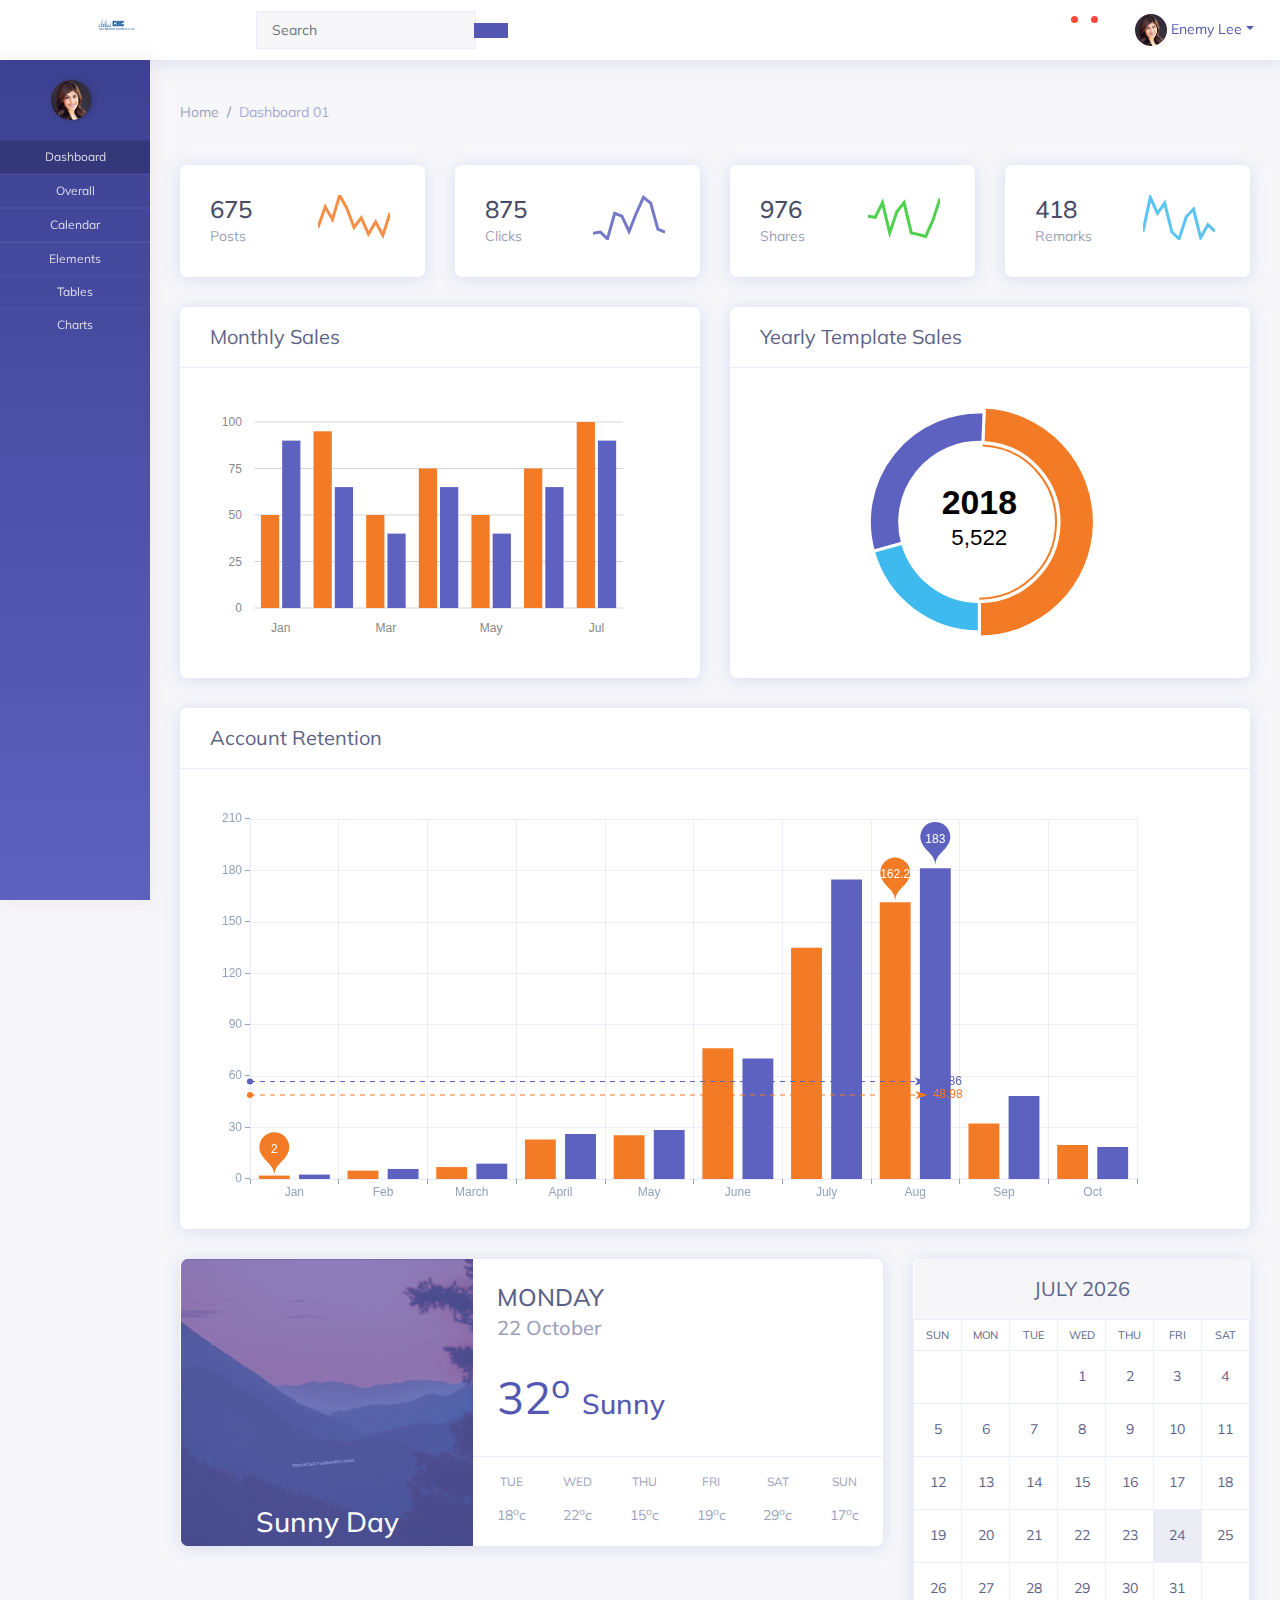
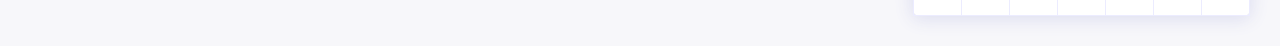
==== commit 3d58bc93: "javascript change" ====
--- a/index.html
+++ b/index.html
@@ -183,7 +183,7 @@
 							</a>
 						</li>
 						<li class="dropdown"><a href="#" data-toggle="dropdown" class="nav-link dropdown-toggle nav-link-lg">
-							<img src="assets/img/avatar/avatar-1.jpeg.jpg" alt="profile-user" class="rounded-circle w-32">
+							<img src="img/head.jpg" alt="profile-user" class="rounded-circle w-32">
 							<div class="d-sm-none d-lg-inline-block">Enemy Lee</div></a>
 							<div class="dropdown-menu dropdown-menu-right">
 								<a href="profile.php" class="dropdown-item has-icon">
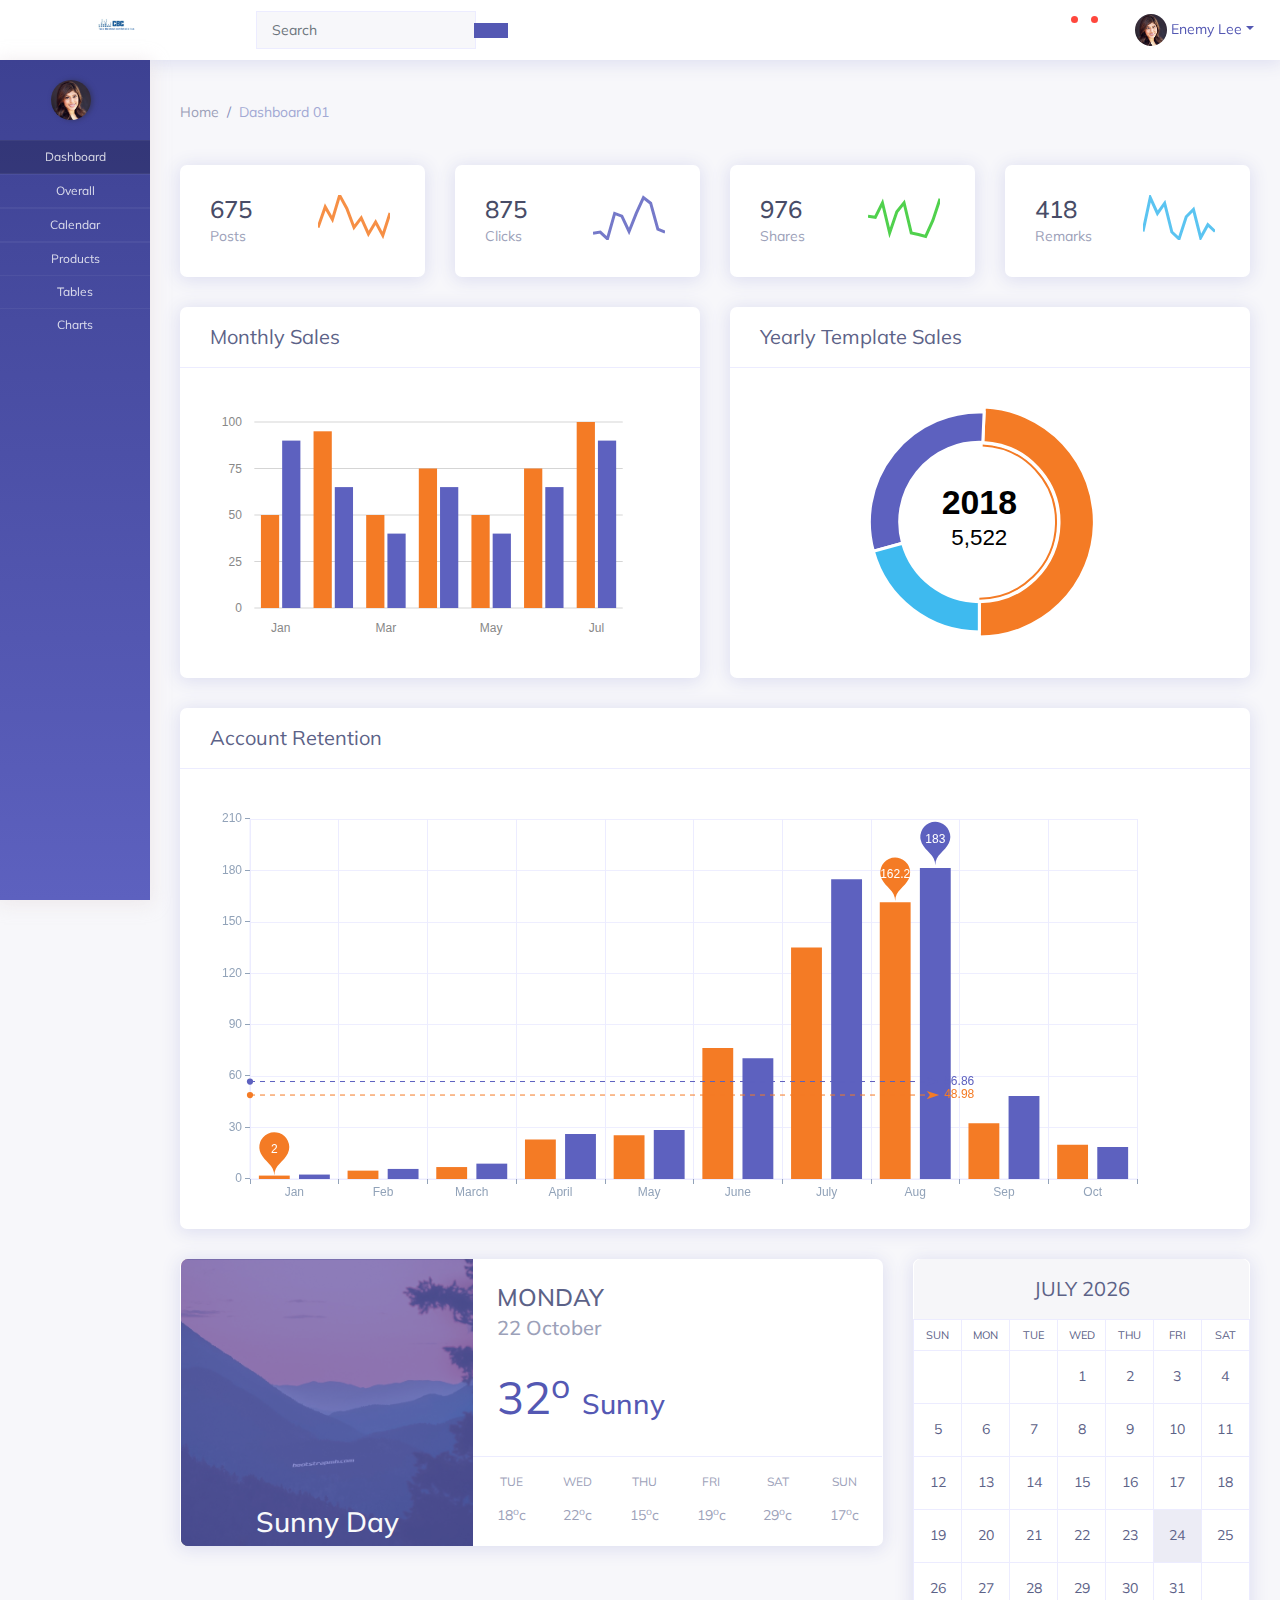
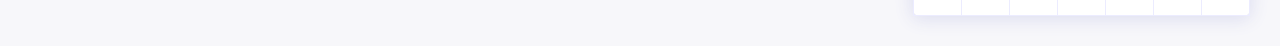
==== commit 4b04afd5: "overall page" ====
--- a/index.html
+++ b/index.html
@@ -226,11 +226,10 @@
 							<a class="side-menu__item" href="calendar.php"><i class="side-menu__icon fa fa-flask"></i><span class="side-menu__label">Calendar</span></a>
 						</li>
 						<li class="slide">
-							<a class="side-menu__item" data-toggle="slide" href="#"><i class="side-menu__icon fa fa-tasks"></i><span class="side-menu__label">Elements</span><i class="angle fa fa-angle-right"></i></a>
+							<a class="side-menu__item" data-toggle="slide" href="#"><i class="side-menu__icon fa fa-tasks"></i><span class="side-menu__label">Products</span><i class="angle fa fa-angle-right"></i></a>
 							<ul class="slide-menu">
-                                <li><a href="ticket.php" class="slide-item"> Ticket List</a></li>
-								<li><a href="ticket-detail.php" class="slide-item"> Ticket Details</a></li>
-								<li><a href="ticket-payment.php" class="slide-item"> Ticket Payment</a></li>
+                                <li><a href="ticket-list.php" class="slide-item"> Ticket List</a></li>
+								<li><a href="food-list.php" class="slide-item">  Food List</a></li>
 								<li><a href="analytics.php" class="slide-item"> Analytics</a></li>
 							</ul>
 						</li>
